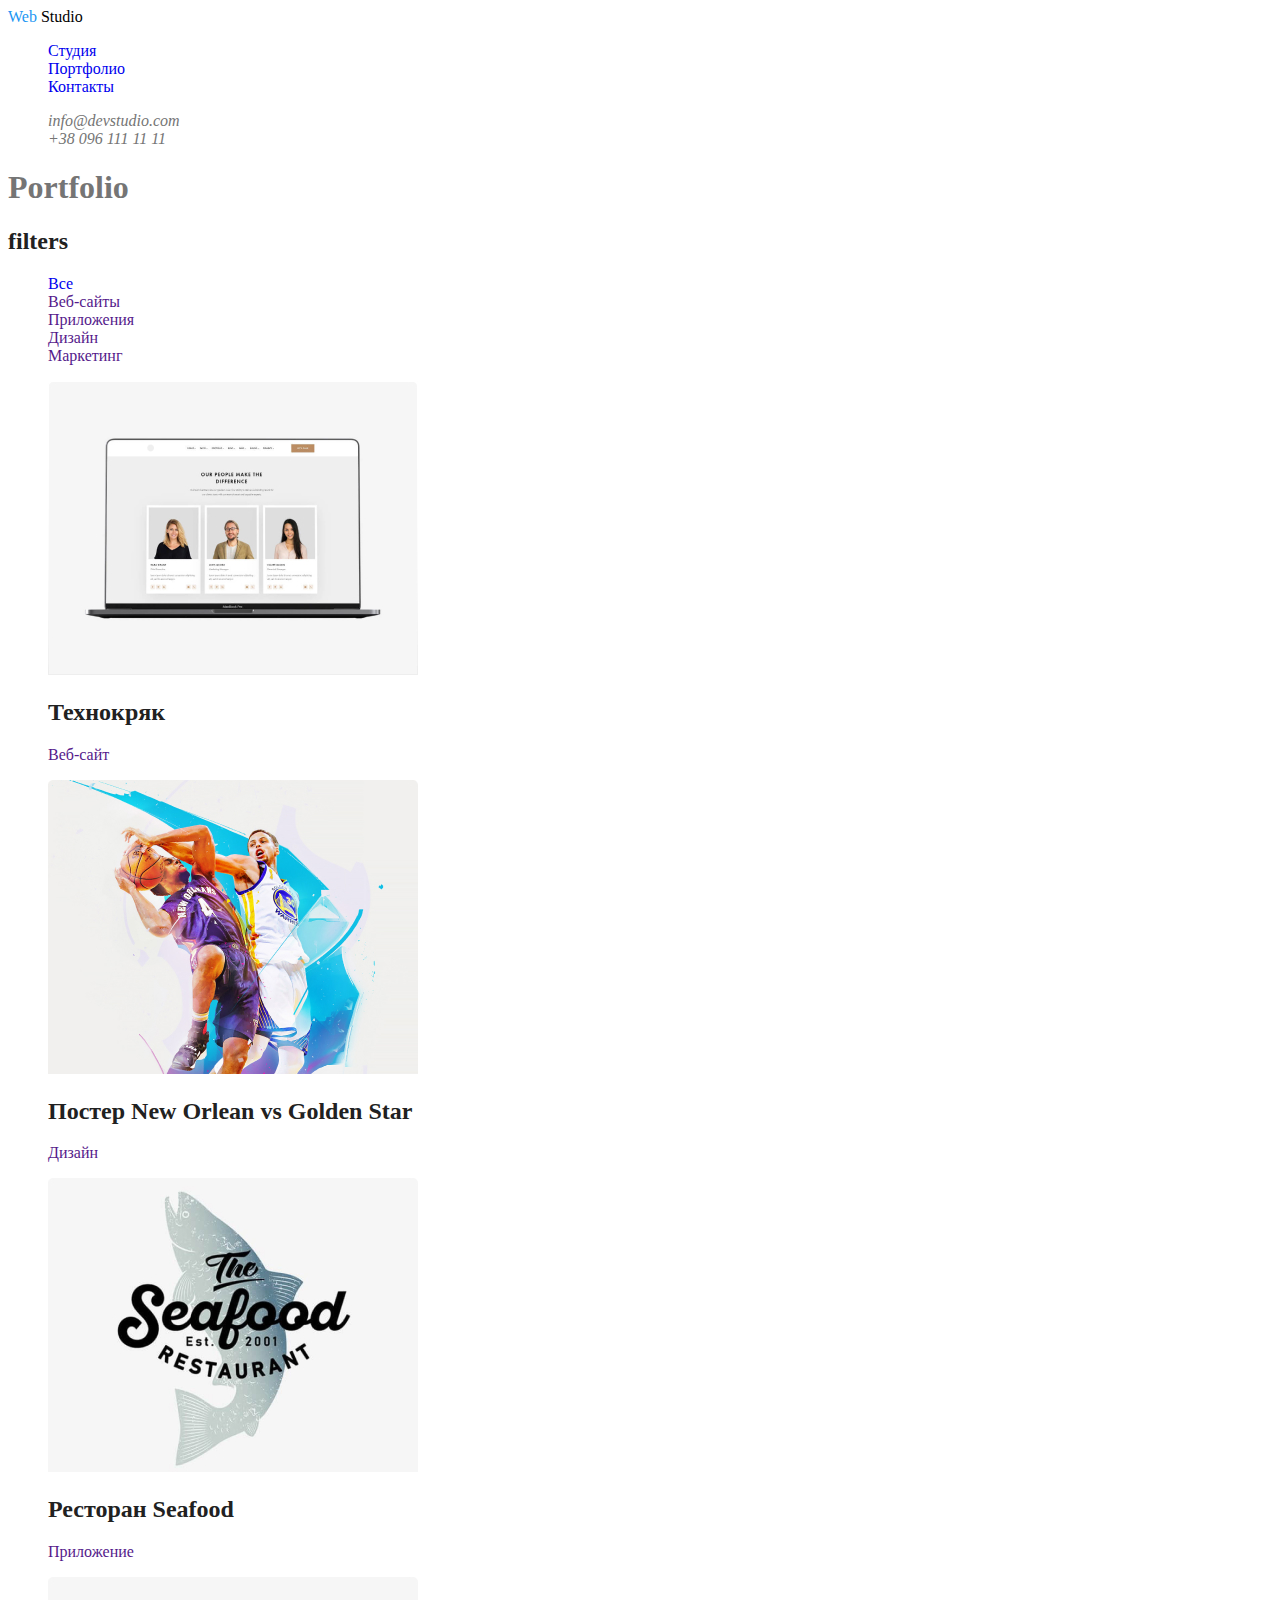
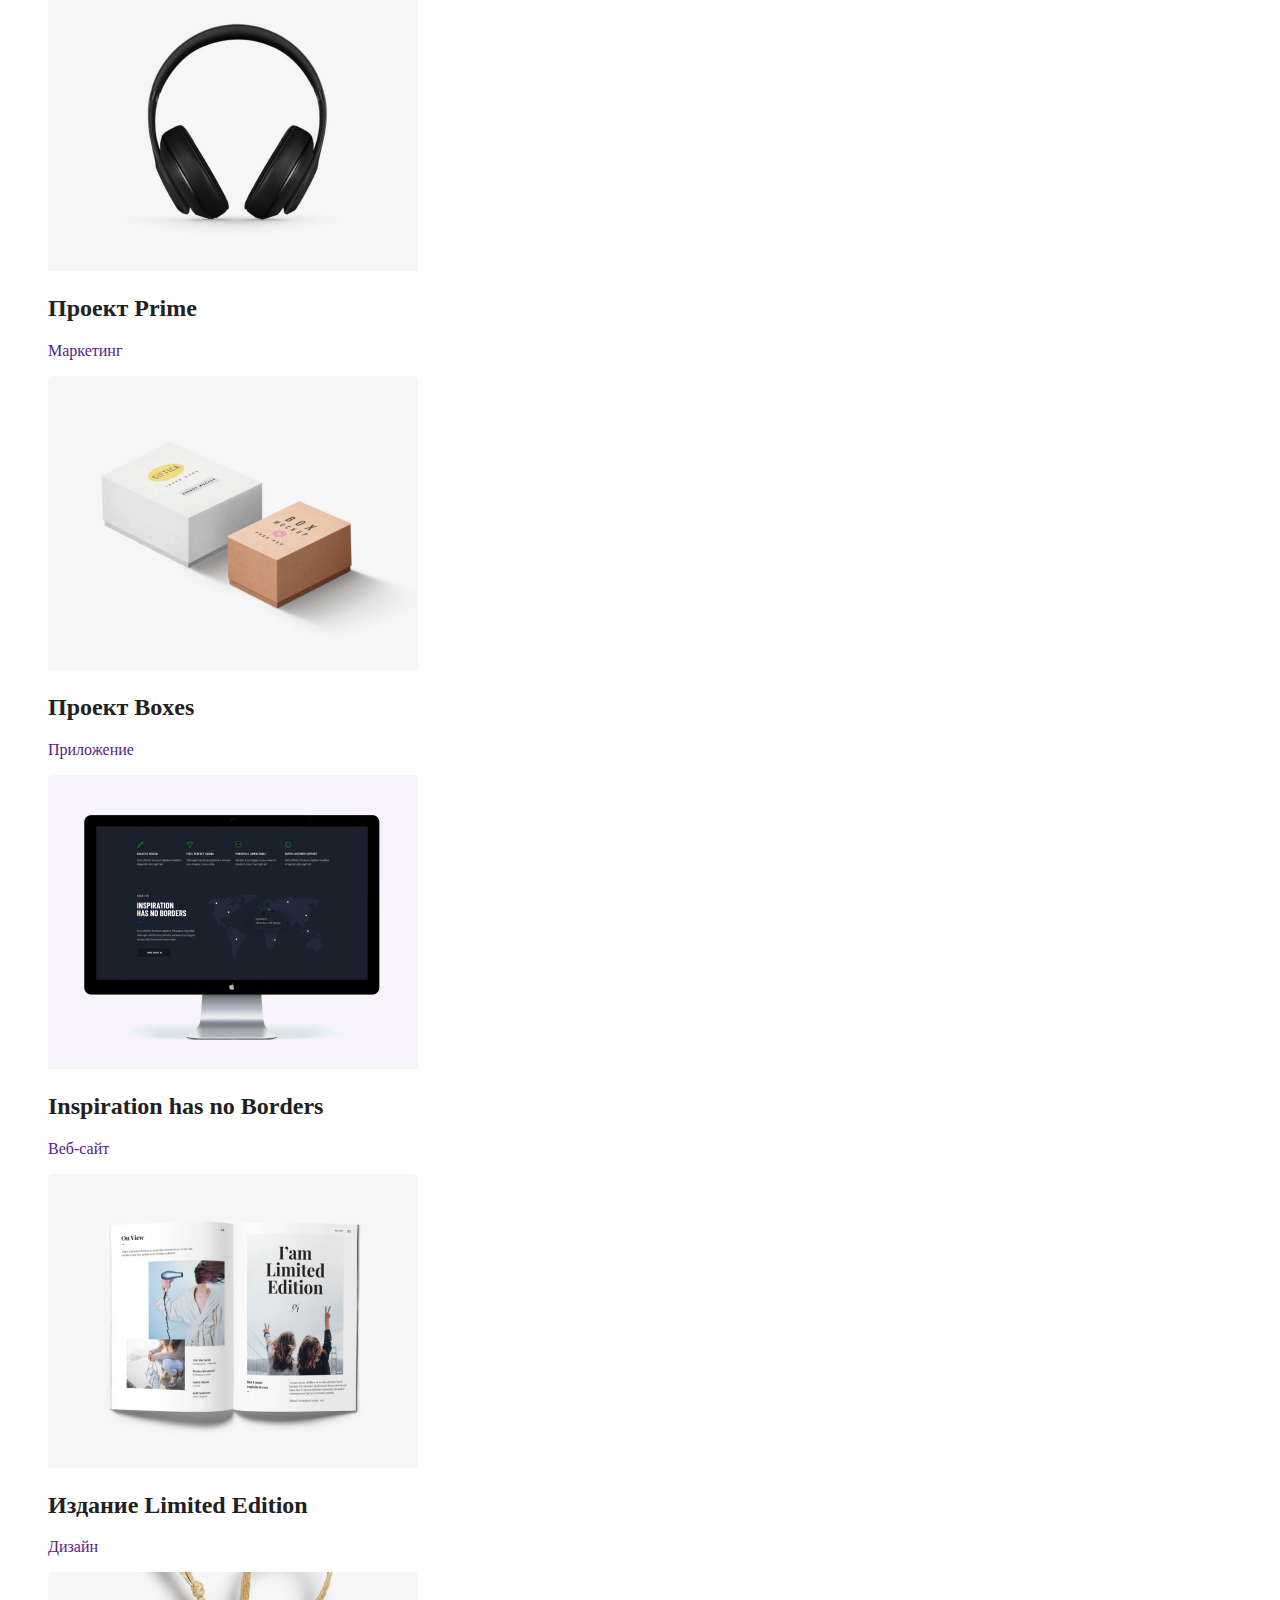
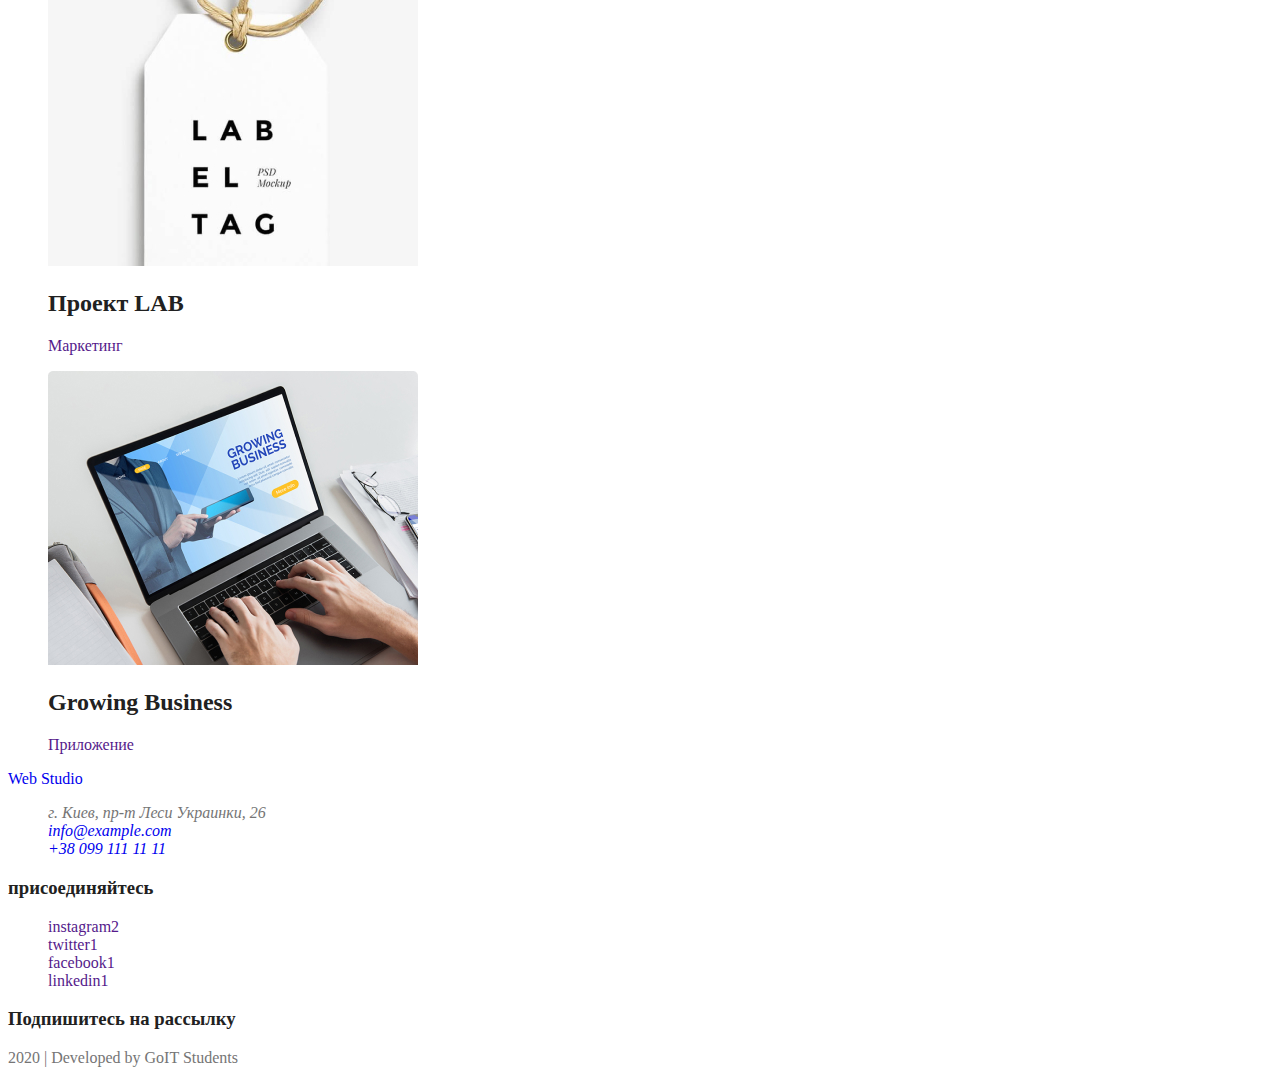
==== Portfolio.html @ 3e55e2fd "lesson3" ====
<!DOCTYPE html>
<html lang="ru">
<head>
    <meta charset="UTF-8">
    <meta name="viewport" content="width=device-width, initial-scale=1.0">
    <title>Web Studio</title>
    <link rel="stylesheet" href="./css/style.css">
</head>
<body>
    <header class="header">
        <nav>
        <a class="header-logo" href="./index.html">Web <span class="logo-studio">Studio</span></a>        
            <ul class="nav-menu">
                <li>
                     <a class="studio" href="./index.html">Студия</a> 
                </li>
                <li> 
                    <a class="portfolio" href="./Portfolio.html">Портфолио</a>
                </li>
                <li>
                     <a class="contact" href="#address">Контакты</a> 
                </li>
            </ul>
        </nav>
        <address>
            <ul>
                <li> 
                    <a class="nav-email" href="mailto:info@devstudio.com">info@devstudio.com</a>
                </li>
                <li>
                    <a class="nav-tel" href="tel:+380961111111">+38 096 111 11 11</a>
                </li>
            </ul>
        </address>
    </header>
    <main>
        <h1>Portfolio</h1>
        <section>
            <h2>filters</h2>
            <ul>
                <li>
                    <a href="./Portfolio.html">Все</a>
                </li>
                <li>
                    <a href="">Веб-сайты</a>
                </li>
                <li>
                    <a href="">Приложения</a>
                </li>
                <li>
                    <a href="">Дизайн</a>
                </li>
                <li>
                    <a href="">Маркетинг</a>
                </li>
            </ul>
        </section> 
        <section>
            <ul>
                <li>
                  <a href="">
                      <img src="./images/page2/img.jpg" alt="" width="370" height="294">
                      <h2>Технокряк</h2>
                      <p>Веб-сайт</p>
                  </a>  
                </li>
                <li>
                    <a href="">
                        <img src="./images/page2/img(1).jpg" alt="" width="370" height="294">
                        <h2>Постер New Orlean vs Golden Star</h2>
                        <p>Дизайн</p>
                    </a>
                </li>
                <li>
                    <a href="">
                        <img src="./images/page2/img(2).jpg" alt="" width="370" height="294">
                        <h2>Ресторан Seafood</h2>
                        <p>Приложение</p>
                    </a>
                </li>
                <li>
                    <a href="">
                        <img src="./images/page2/img(3).jpg" alt="" width="370" height="294">
                        <h2>Проект Prime</h2>
                        <p>Маркетинг</p>
                    </a>
                </li>
                <li>
                    <a href="">
                        <img src="./images/page2/img(4).jpg" alt="" width="370" height="294">
                        <h2>Проект Boxes</h2>
                        <p>Приложение</p>
                    </a>
                </li>
                <li>
                    <a href="">
                        <img src="./images/page2/img(5).jpg" alt="" width="370" height="294">
                        <h2>Inspiration has no Borders</h2>
                        <p>Веб-сайт</p>
                    </a>
                </li>
                <li>
                    <a href="">
                        <img src="./images/page2/img(6).jpg" alt="" width="370" height="294">
                        <h2>Издание Limited Edition</h2>
                        <p>Дизайн</p>
                    </a>
                </li>
                <li>
                    <a href="">
                        <img src="./images/page2/img(7).jpg" alt="" width="370" height="294">
                        <h2>Проект LAB</h2>
                        <p>Маркетинг</p>
                    </a>
                </li>
                <li>
                    <a href="">
                        <img src="./images/page2/img(8).jpg" alt="" width="370" height="294">
                        <h2>Growing Business</h2>
                        <p>Приложение</p>
                    </a>
                </li>
            </ul>
        </section>
    </main>    
    <footer>
        <a class="logo" href="./index.html">Web Studio</a>
        <address id="address">
            <ul>
                <li>г. Киев, пр-т Леси Украинки, 26</li>
                <li>
                    <a href="mailto:info@example.com">info@example.com</a>
                </li>
                <li>
                    <a href="tel:++380991111111">+38 099 111 11 11</a>
                </li>
            </ul>
        </address>
        <section>
            <h3>присоединяйтесь</h3>
            <ul>
                <li>
                    <a href="">instagram2</a>
                </li>
                <li>
                <a href="">twitter1</a>
                </li>
                <li>
                    <a href="">facebook1</a>
                </li>
                <li>
                    <a href="">linkedin1</a>
                </li>
            </ul>
        </section>
        <section>
            <h3>Подпишитесь на рассылку</h3>
        </section>
        <p>2020 | Developed by GoIT Students </p>
    </footer>
</body>
</html>
---- css/style.css ----
:root {
  --First: #212121;
  --second: #757575;
  --third: #ffffff;
  --link: #2196f3;
}
body {
  color: var(--second);
}
h2,
h3 {
  color: var(--First);
}
li {
  list-style: none;
}
a {
  text-decoration: none;
}
.header-logo {
  color: var(--link);
}
.logo-studio {
  color: #000000;
}
.first {
  color: var(--First);
}
.first:hover,
.first:focus {
  color: var(--link);
}
.content-text {
  color: var(--third);
  border: 1px solid #000000;
  text-shadow: 0px 4px 4px rgba(0, 0, 0, 0.25);
}
.invisible {
  color: var(--third);
}
.nav-email,
.nav-tel {
  color: var(--second);
}
.nav-tel:hover,
.nav-tel:focus {
  color: var(--link);
}
.nav-email:hover,
.nav-email:focus {
  color: var(--link);
}
.color-white {
  color: var(--third);
  text-shadow: 0px 4px 4px rgba(0, 0, 0, 0.25);
}
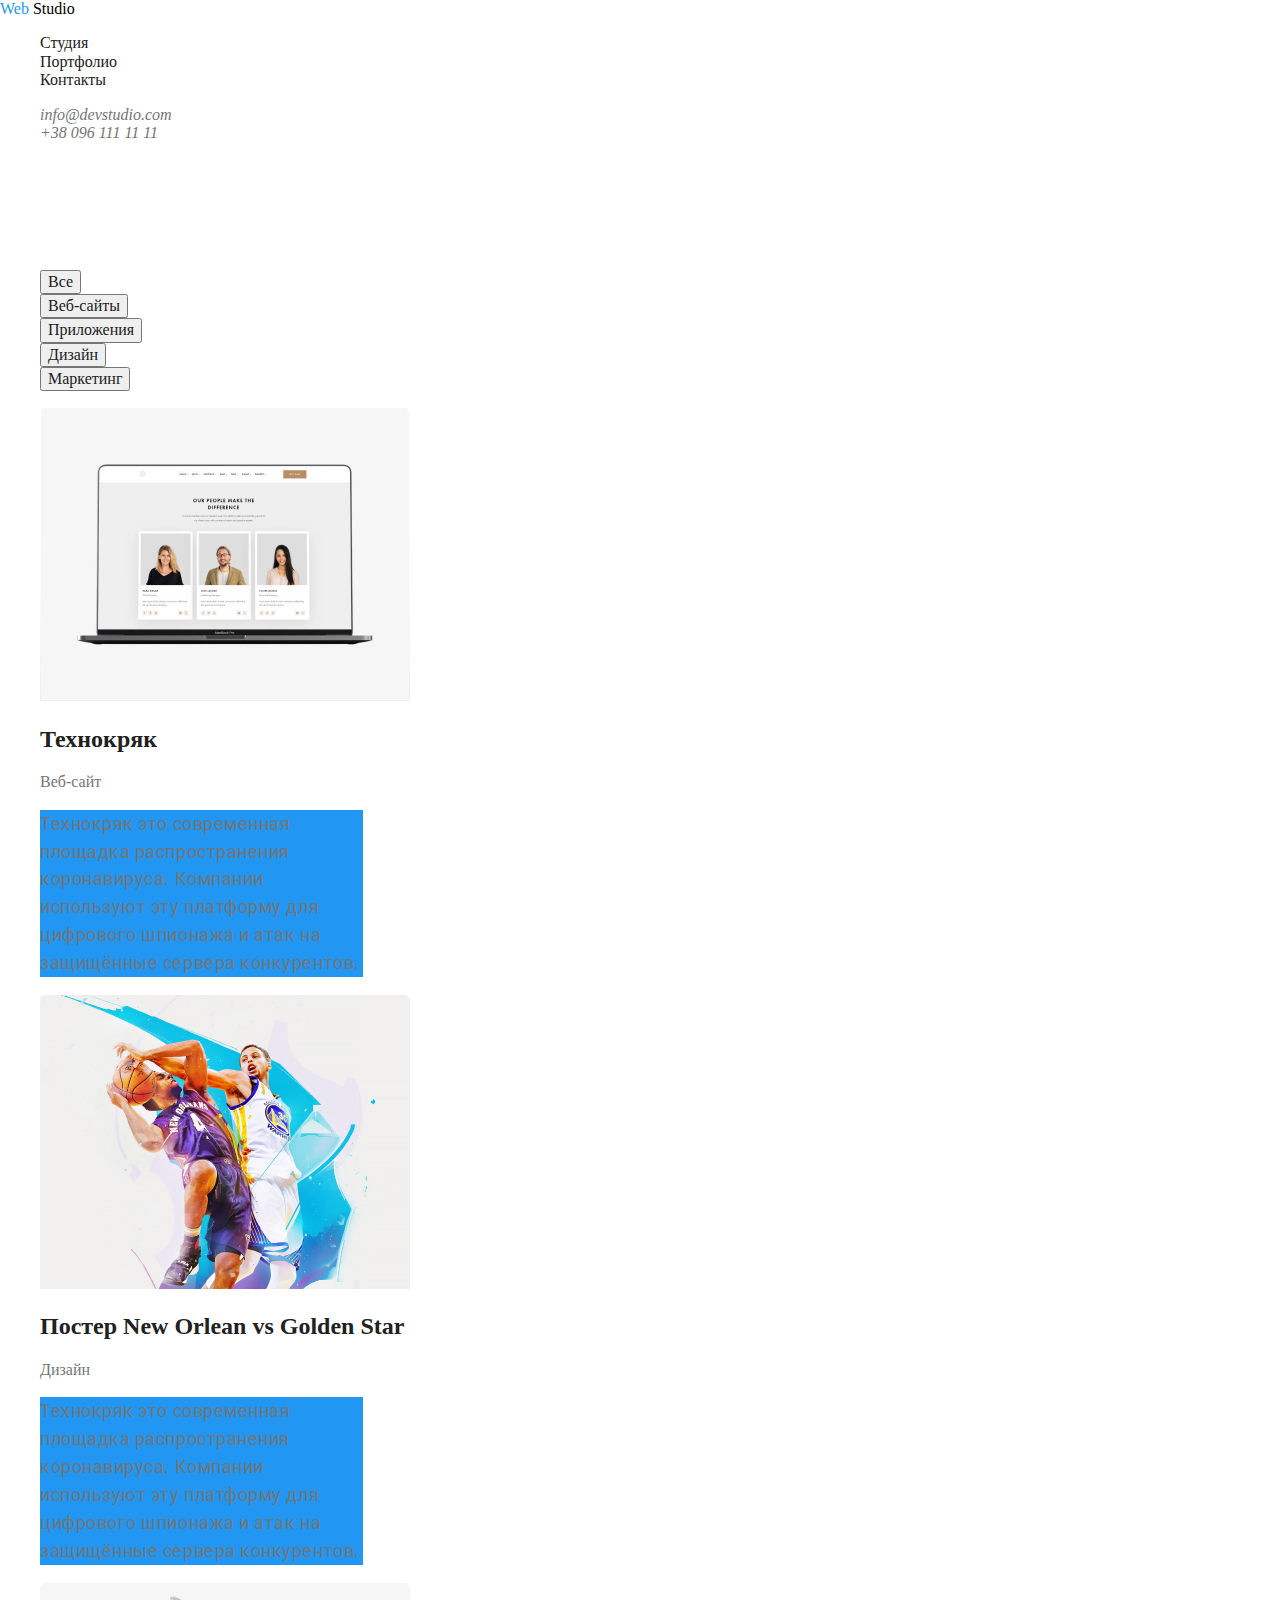
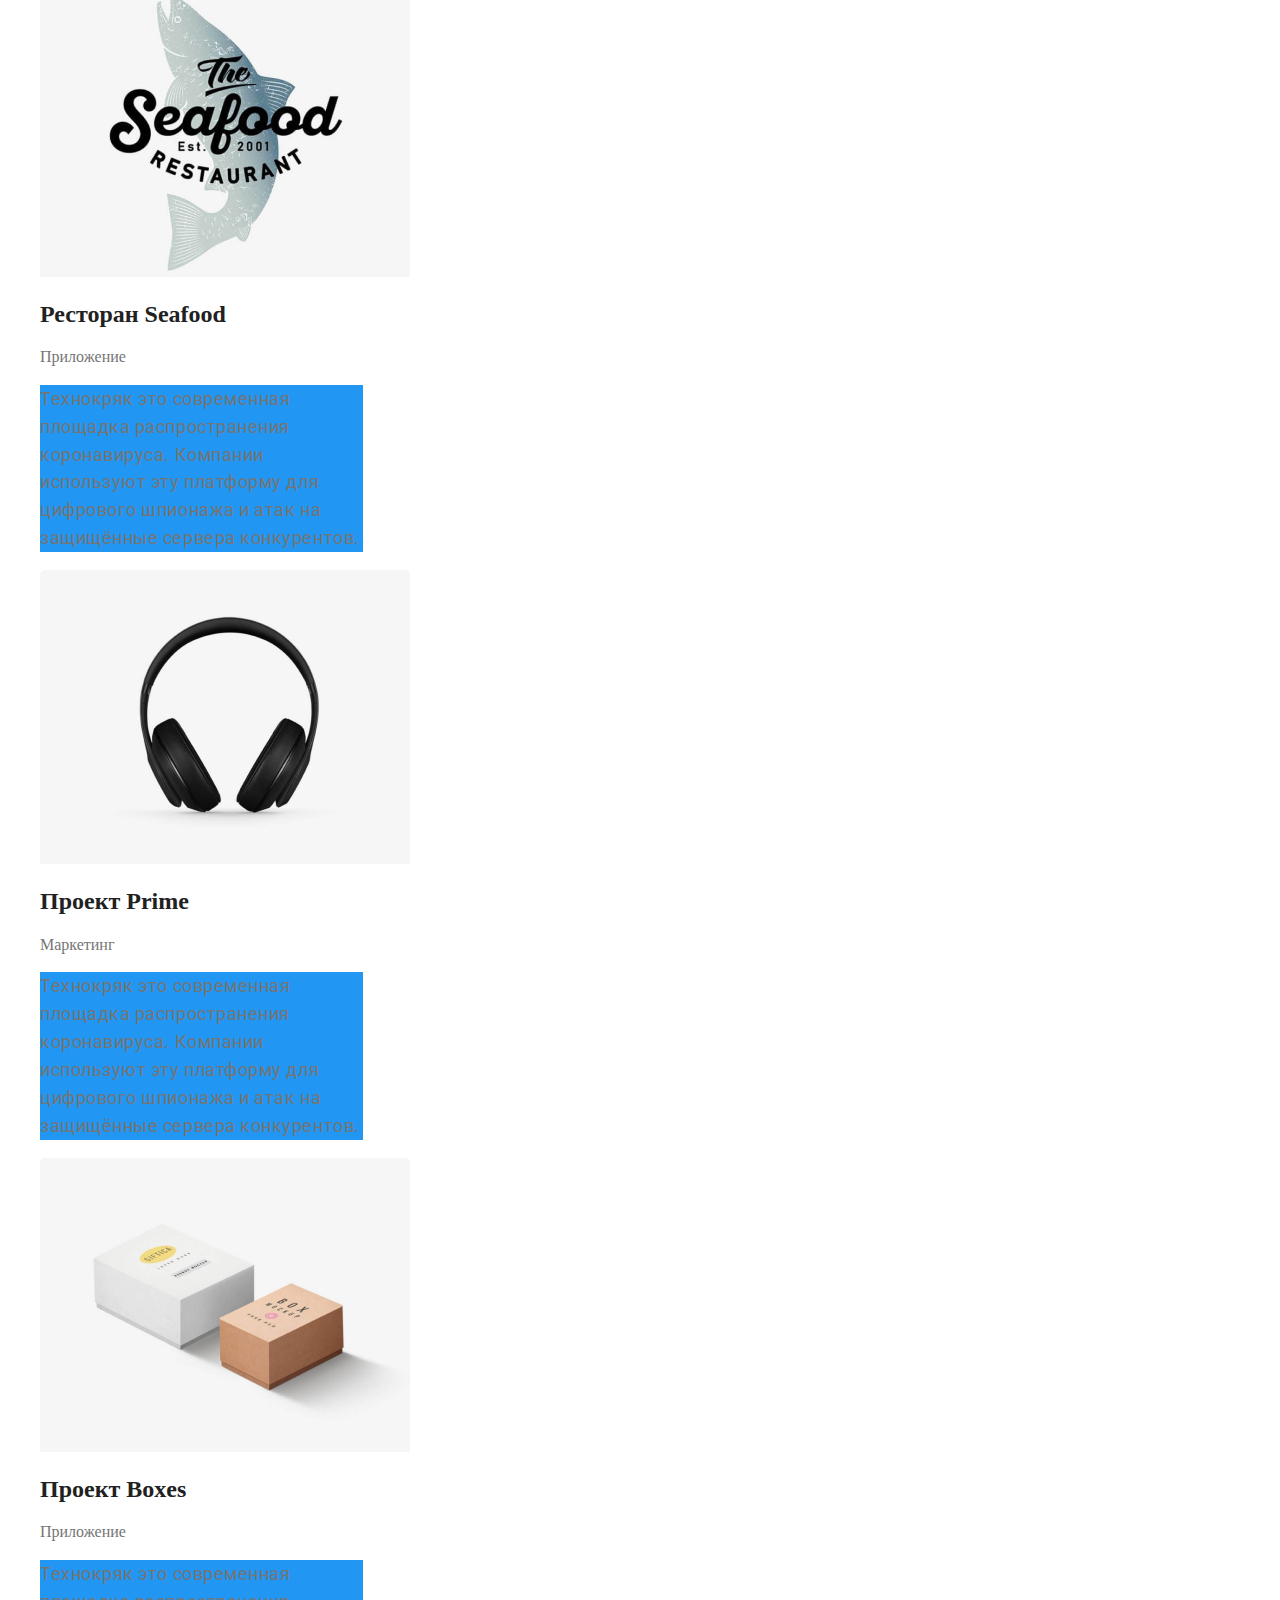
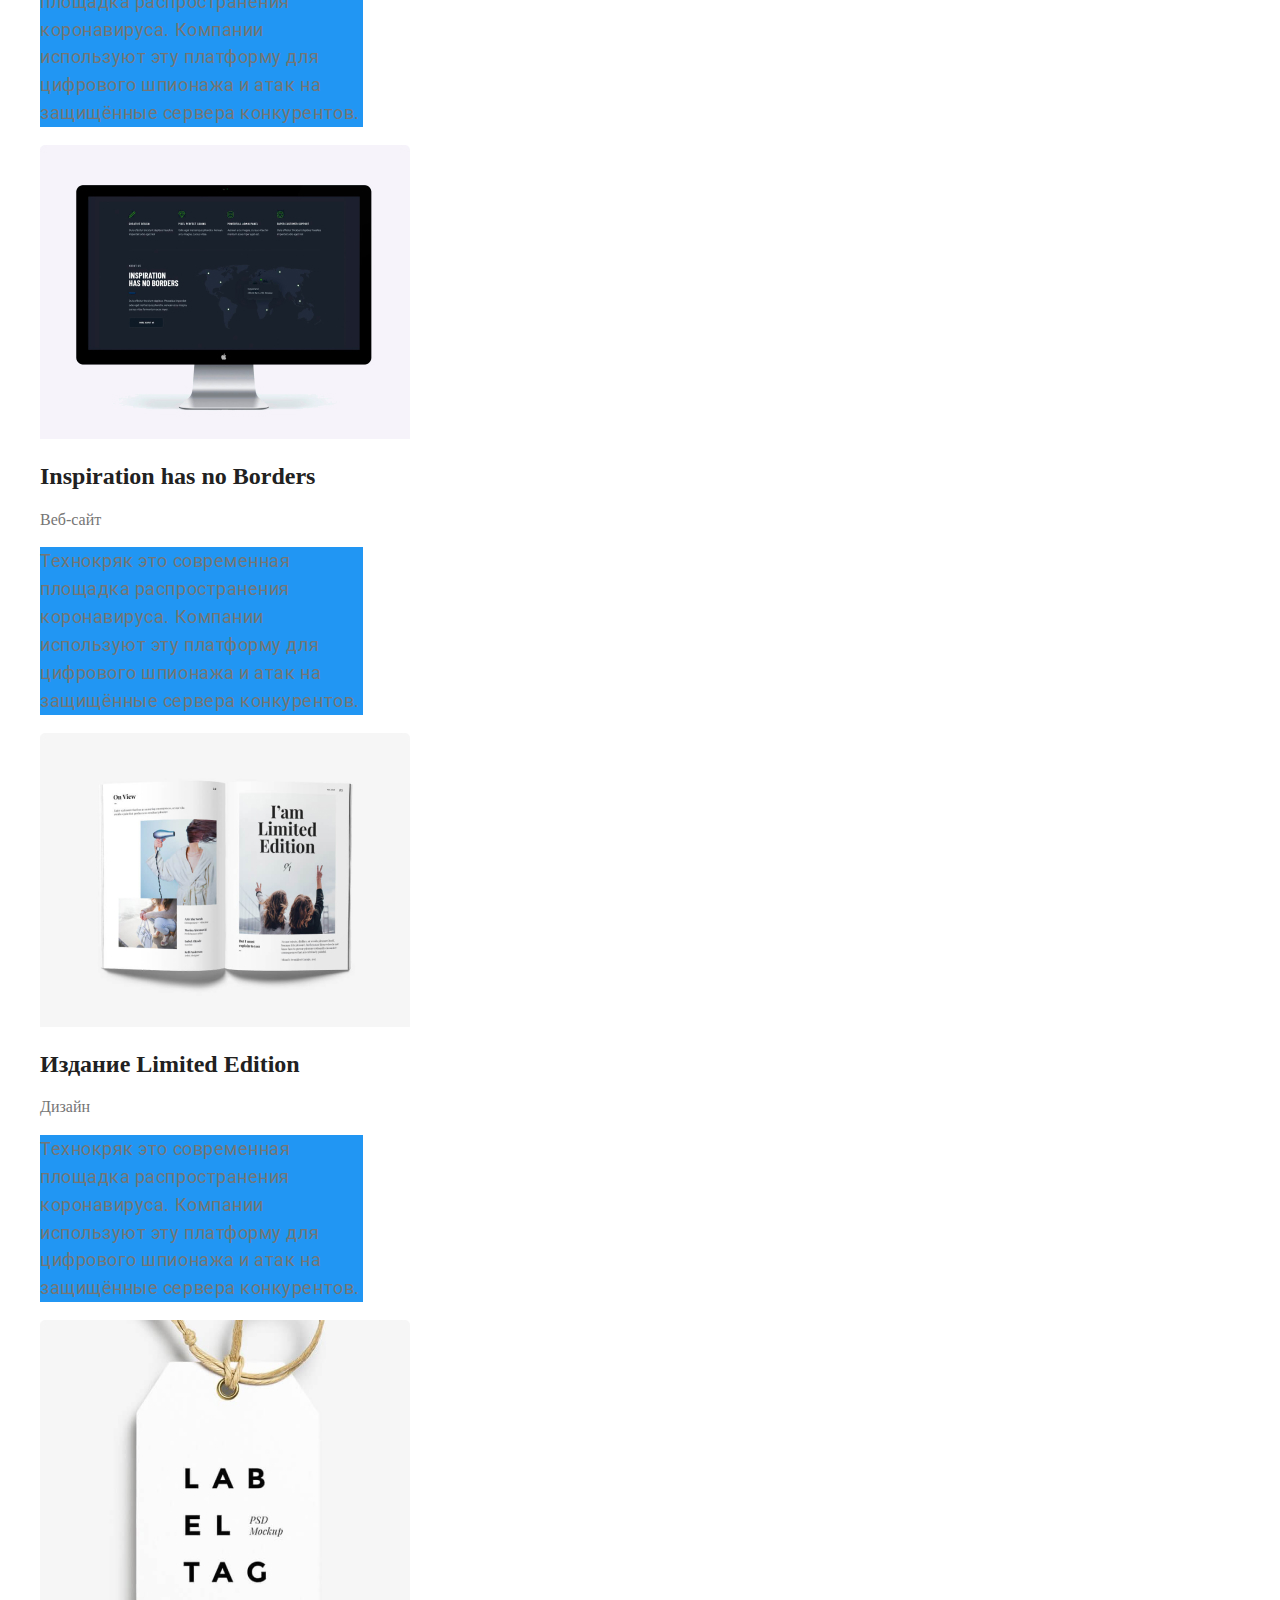
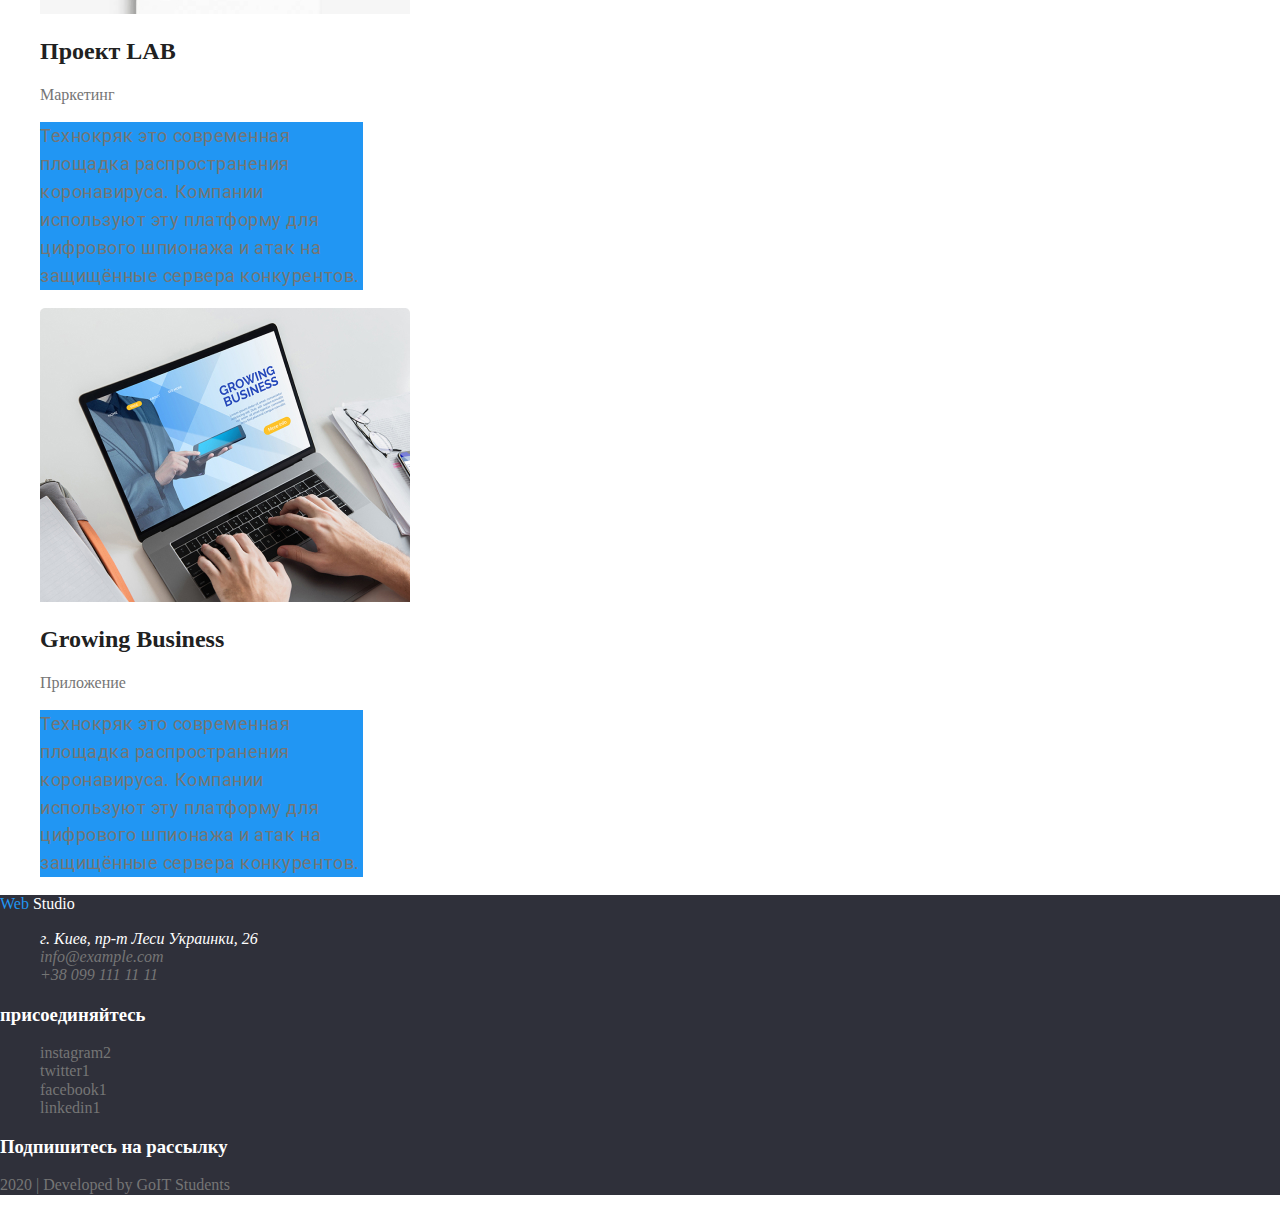
==== commit 4a88bdd4: "l1" ====
--- a/Portfolio.html
+++ b/Portfolio.html
@@ -1,162 +1,263 @@
 <!DOCTYPE html>
 <html lang="ru">
-<head>
-    <meta charset="UTF-8">
-    <meta name="viewport" content="width=device-width, initial-scale=1.0">
+  <head>
+    <meta charset="UTF-8" />
+    <meta name="viewport" content="width=device-width, initial-scale=1.0" />
     <title>Web Studio</title>
-    <link rel="stylesheet" href="./css/style.css">
-</head>
-<body>
+    <link
+      href="https://fonts.googleapis.com/css2?family=Raleway:wght@700&family=Roboto:wght@400;500;700;900&display=swap"
+      rel="stylesheet"
+    />
+    <link rel="stylesheet" href="./css/normalize.css" />
+    <link rel="stylesheet" href="./css/style.css" />
+  </head>
+  <body>
     <header class="header">
-        <nav>
-        <a class="header-logo" href="./index.html">Web <span class="logo-studio">Studio</span></a>        
-            <ul class="nav-menu">
-                <li>
-                     <a class="studio" href="./index.html">Студия</a> 
-                </li>
-                <li> 
-                    <a class="portfolio" href="./Portfolio.html">Портфолио</a>
-                </li>
-                <li>
-                     <a class="contact" href="#address">Контакты</a> 
-                </li>
-            </ul>
-        </nav>
-        <address>
-            <ul>
-                <li> 
-                    <a class="nav-email" href="mailto:info@devstudio.com">info@devstudio.com</a>
-                </li>
-                <li>
-                    <a class="nav-tel" href="tel:+380961111111">+38 096 111 11 11</a>
-                </li>
-            </ul>
-        </address>
+      <nav>
+        <a class="header-logo" href="./index.html"
+          >Web <span class="logo-studio">Studio</span></a
+        >
+        <ul class="nav-menu">
+          <li>
+            <a class="studio first" href="./index.html">Студия</a>
+          </li>
+          <li>
+            <a class="portfolio first" href="./Portfolio.html">Портфолио</a>
+          </li>
+          <li>
+            <a class="contact first" href="#address">Контакты</a>
+          </li>
+        </ul>
+      </nav>
+      <address>
+        <ul>
+          <li>
+            <a class="nav-email" href="mailto:info@devstudio.com"
+              >info@devstudio.com</a
+            >
+          </li>
+          <li>
+            <a class="nav-tel" href="tel:+380961111111">+38 096 111 11 11</a>
+          </li>
+        </ul>
+      </address>
     </header>
     <main>
-        <h1>Portfolio</h1>
-        <section>
-            <h2>filters</h2>
-            <ul>
-                <li>
-                    <a href="./Portfolio.html">Все</a>
-                </li>
-                <li>
-                    <a href="">Веб-сайты</a>
-                </li>
-                <li>
-                    <a href="">Приложения</a>
-                </li>
-                <li>
-                    <a href="">Дизайн</a>
-                </li>
-                <li>
-                    <a href="">Маркетинг</a>
-                </li>
-            </ul>
-        </section> 
-        <section>
-            <ul>
-                <li>
-                  <a href="">
-                      <img src="./images/page2/img.jpg" alt="" width="370" height="294">
-                      <h2>Технокряк</h2>
-                      <p>Веб-сайт</p>
-                  </a>  
-                </li>
-                <li>
-                    <a href="">
-                        <img src="./images/page2/img(1).jpg" alt="" width="370" height="294">
-                        <h2>Постер New Orlean vs Golden Star</h2>
-                        <p>Дизайн</p>
-                    </a>
-                </li>
-                <li>
-                    <a href="">
-                        <img src="./images/page2/img(2).jpg" alt="" width="370" height="294">
-                        <h2>Ресторан Seafood</h2>
-                        <p>Приложение</p>
-                    </a>
-                </li>
-                <li>
-                    <a href="">
-                        <img src="./images/page2/img(3).jpg" alt="" width="370" height="294">
-                        <h2>Проект Prime</h2>
-                        <p>Маркетинг</p>
-                    </a>
-                </li>
-                <li>
-                    <a href="">
-                        <img src="./images/page2/img(4).jpg" alt="" width="370" height="294">
-                        <h2>Проект Boxes</h2>
-                        <p>Приложение</p>
-                    </a>
-                </li>
-                <li>
-                    <a href="">
-                        <img src="./images/page2/img(5).jpg" alt="" width="370" height="294">
-                        <h2>Inspiration has no Borders</h2>
-                        <p>Веб-сайт</p>
-                    </a>
-                </li>
-                <li>
-                    <a href="">
-                        <img src="./images/page2/img(6).jpg" alt="" width="370" height="294">
-                        <h2>Издание Limited Edition</h2>
-                        <p>Дизайн</p>
-                    </a>
-                </li>
-                <li>
-                    <a href="">
-                        <img src="./images/page2/img(7).jpg" alt="" width="370" height="294">
-                        <h2>Проект LAB</h2>
-                        <p>Маркетинг</p>
-                    </a>
-                </li>
-                <li>
-                    <a href="">
-                        <img src="./images/page2/img(8).jpg" alt="" width="370" height="294">
-                        <h2>Growing Business</h2>
-                        <p>Приложение</p>
-                    </a>
-                </li>
-            </ul>
-        </section>
-    </main>    
+      <h1 class="invisible">Portfolio</h1>
+      <section>
+        <h2 class="invisible">filters</h2>
+        <ul>
+          <li>
+            <button class="filter">Все</button>
+          </li>
+          <li>
+            <button class="filter">Веб-сайты</button>
+          </li>
+          <li>
+            <button class="filter">Приложения</button>
+          </li>
+          <li>
+            <button class="filter">Дизайн</button>
+          </li>
+          <li>
+            <button class="filter">Маркетинг</button>
+          </li>
+        </ul>
+      </section>
+      <section>
+        <ul class="link2">
+          <li>
+            <a class="blackout" href="">
+              <img
+                src="./images/page2/img.jpg"
+                alt=""
+                width="370"
+                height="294"
+              />
+              <h2>Технокряк</h2>
+              <p>Веб-сайт</p>
+            </a>
+            <p class="hov-text">
+              Технокряк это современная площадка распространения коронавируса.
+              Компании используют эту платформу для цифрового шпионажа и атак на
+              защищённые сервера конкурентов.
+            </p>
+          </li>
+          <li>
+            <a class="blackout" href="">
+              <img
+                src="./images/page2/img(1).jpg"
+                alt=""
+                width="370"
+                height="294"
+              />
+              <h2>Постер New Orlean vs Golden Star</h2>
+              <p>Дизайн</p>
+            </a>
+            <p class="hov-text">
+              Технокряк это современная площадка распространения коронавируса.
+              Компании используют эту платформу для цифрового шпионажа и атак на
+              защищённые сервера конкурентов.
+            </p>
+          </li>
+          <li>
+            <a class="blackout" href="">
+              <img
+                src="./images/page2/img(2).jpg"
+                alt=""
+                width="370"
+                height="294"
+              />
+              <h2>Ресторан Seafood</h2>
+              <p>Приложение</p>
+            </a>
+            <p class="hov-text">
+              Технокряк это современная площадка распространения коронавируса.
+              Компании используют эту платформу для цифрового шпионажа и атак на
+              защищённые сервера конкурентов.
+            </p>
+          </li>
+          <li>
+            <a class="blackout" href="">
+              <img
+                src="./images/page2/img(3).jpg"
+                alt=""
+                width="370"
+                height="294"
+              />
+              <h2>Проект Prime</h2>
+              <p>Маркетинг</p>
+            </a>
+            <p class="hov-text">
+              Технокряк это современная площадка распространения коронавируса.
+              Компании используют эту платформу для цифрового шпионажа и атак на
+              защищённые сервера конкурентов.
+            </p>
+          </li>
+          <li>
+            <a class="blackout" href="">
+              <img
+                src="./images/page2/img(4).jpg"
+                alt=""
+                width="370"
+                height="294"
+              />
+              <h2>Проект Boxes</h2>
+              <p>Приложение</p>
+            </a>
+            <p class="hov-text">
+              Технокряк это современная площадка распространения коронавируса.
+              Компании используют эту платформу для цифрового шпионажа и атак на
+              защищённые сервера конкурентов.
+            </p>
+          </li>
+          <li>
+            <a class="blackout" href="">
+              <img
+                src="./images/page2/img(5).jpg"
+                alt=""
+                width="370"
+                height="294"
+              />
+              <h2>Inspiration has no Borders</h2>
+              <p>Веб-сайт</p>
+            </a>
+            <p class="hov-text">
+              Технокряк это современная площадка распространения коронавируса.
+              Компании используют эту платформу для цифрового шпионажа и атак на
+              защищённые сервера конкурентов.
+            </p>
+          </li>
+          <li>
+            <a class="blackout" href="">
+              <img
+                src="./images/page2/img(6).jpg"
+                alt=""
+                width="370"
+                height="294"
+              />
+              <h2>Издание Limited Edition</h2>
+              <p>Дизайн</p>
+            </a>
+            <p class="hov-text">
+              Технокряк это современная площадка распространения коронавируса.
+              Компании используют эту платформу для цифрового шпионажа и атак на
+              защищённые сервера конкурентов.
+            </p>
+          </li>
+          <li>
+            <a class="blackout" href="">
+              <img
+                src="./images/page2/img(7).jpg"
+                alt=""
+                width="370"
+                height="294"
+              />
+              <h2>Проект LAB</h2>
+              <p>Маркетинг</p>
+            </a>
+            <p class="hov-text">
+              Технокряк это современная площадка распространения коронавируса.
+              Компании используют эту платформу для цифрового шпионажа и атак на
+              защищённые сервера конкурентов.
+            </p>
+          </li>
+          <li>
+            <a class="blackout" href="">
+              <img
+                src="./images/page2/img(8).jpg"
+                alt=""
+                width="370"
+                height="294"
+              />
+              <h2>Growing Business</h2>
+              <p>Приложение</p>
+            </a>
+            <p class="hov-text">
+              Технокряк это современная площадка распространения коронавируса.
+              Компании используют эту платформу для цифрового шпионажа и атак на
+              защищённые сервера конкурентов.
+            </p>
+          </li>
+        </ul>
+      </section>
+    </main>
     <footer>
-        <a class="logo" href="./index.html">Web Studio</a>
-        <address id="address">
-            <ul>
-                <li>г. Киев, пр-т Леси Украинки, 26</li>
-                <li>
-                    <a href="mailto:info@example.com">info@example.com</a>
-                </li>
-                <li>
-                    <a href="tel:++380991111111">+38 099 111 11 11</a>
-                </li>
-            </ul>
-        </address>
-        <section>
-            <h3>присоединяйтесь</h3>
-            <ul>
-                <li>
-                    <a href="">instagram2</a>
-                </li>
-                <li>
-                <a href="">twitter1</a>
-                </li>
-                <li>
-                    <a href="">facebook1</a>
-                </li>
-                <li>
-                    <a href="">linkedin1</a>
-                </li>
-            </ul>
-        </section>
-        <section>
-            <h3>Подпишитесь на рассылку</h3>
-        </section>
-        <p>2020 | Developed by GoIT Students </p>
+      <a class="footer-logo" href="./index.html"
+        >Web <span class="logo-studio-footer">Studio</span></a
+      >
+      <address id="address">
+        <ul>
+          <li class="index">г. Киев, пр-т Леси Украинки, 26</li>
+          <li>
+            <a href="mailto:info@example.com">info@example.com</a>
+          </li>
+          <li>
+            <a href="tel:++380991111111">+38 099 111 11 11</a>
+          </li>
+        </ul>
+      </address>
+      <section>
+        <h3 class="color-white">присоединяйтесь</h3>
+        <ul class="site">
+          <li>
+            <a href="">instagram2</a>
+          </li>
+          <li>
+            <a href="">twitter1</a>
+          </li>
+          <li>
+            <a href="">facebook1</a>
+          </li>
+          <li>
+            <a href="">linkedin1</a>
+          </li>
+        </ul>
+      </section>
+      <section>
+        <h3 class="color-white">Подпишитесь на рассылку</h3>
+      </section>
+      <p>2020 | Developed by GoIT Students</p>
     </footer>
-</body>
-</html>+  </body>
+</html>
--- a/css/style.css
+++ b/css/style.css
@@ -1,46 +1,63 @@
 :root {
-  --First: #212121;
-  --second: #757575;
-  --third: #ffffff;
+  --main-color: #212121;
+  --second-color: #757575;
+  --white-color: #ffffff;
   --link: #2196f3;
+  --bgp: rgba(47, 48, 58, 0.8);
+  --bgp-features: #f5f4fa;
+  --bgp-footer: #2f303a;
+  --black-color: #000000;
 }
+
 body {
-  color: var(--second);
+  color: var(--second-color);
 }
+
 h2,
 h3 {
-  color: var(--First);
+  color: var(--main-color);
 }
+
 li {
   list-style: none;
 }
+
 a {
   text-decoration: none;
 }
-.header-logo {
+.header-logo,
+.footer-logo {
   color: var(--link);
 }
 .logo-studio {
-  color: #000000;
+  color: var(--black-color);
+}
+.logo-studio-footer {
+  color: var(--white-color);
 }
 .first {
-  color: var(--First);
+  color: var(--main-color);
 }
 .first:hover,
 .first:focus {
   color: var(--link);
 }
-.content-text {
-  color: var(--third);
-  border: 1px solid #000000;
+.overlay {
+  width: 400px;
+  height: 100px;
+  background: rgba(47, 48, 58, 0.8);
+}
+.overlay h1 {
+  color: var(--white-color);
+  border: 1px solid var(--black-color);
   text-shadow: 0px 4px 4px rgba(0, 0, 0, 0.25);
 }
 .invisible {
-  color: var(--third);
+  text-indent: -9999px;
 }
 .nav-email,
 .nav-tel {
-  color: var(--second);
+  color: var(--second-color);
 }
 .nav-tel:hover,
 .nav-tel:focus {
@@ -50,7 +67,76 @@
 .nav-email:focus {
   color: var(--link);
 }
+.filter {
+  color: var(--main-color);
+}
+.filter:hover,
+.filter:focus {
+  color: var(--white-color);
+  background-color: var(--link);
+}
+.link2 a > p {
+  color: var(--second-color);
+}
+.link {
+  background-color: var(--bgp-features);
+}
+.link:hover,
+.link:focus {
+  background-color: var(--link);
+}
 .color-white {
+  color: var(--white-color);
+}
+.overlay button {
+  background-color: var(--link);
+}
+footer {
+  background-color: var(--bgp-footer);
+}
+.prof {
+  background-color: var(--bgp);
+}
+#address a {
+  color: var(--second-color);
+}
+#address a:hover,
+#address a:focus {
+  color: var(--link);
+}
+.index {
+  color: var(--white-color);
+}
+.clients a:hover,
+.clients a:focus {
+  background-color: var(--link);
+}
+.site a {
+  color: var(--second-color);
+}
+.site a:hover,
+.site a:focus {
+  color: var(--white-color);
+  background-color: var(--link);
+}
+.blackout:hover,
+.blackout:focus {
+  background-color: var(--bgp);
+}
+.overlay button:hover,
+.overlay button:focus {
+  color: var(--main-color);
+  background-color: rgba(0, 0, 0, 0.25);
+}
+.hov-text {
+  width: 323px;
+  height: 168;
+  font-family: Roboto;
+  font-style: normal;
+  font-weight: 400;
+  font-size: 18px;
+  line-height: 1.55;
+  letter-spacing: 0.03em;
   color: var(--third);
-  text-shadow: 0px 4px 4px rgba(0, 0, 0, 0.25);
+  background-color: var(--link);
 }
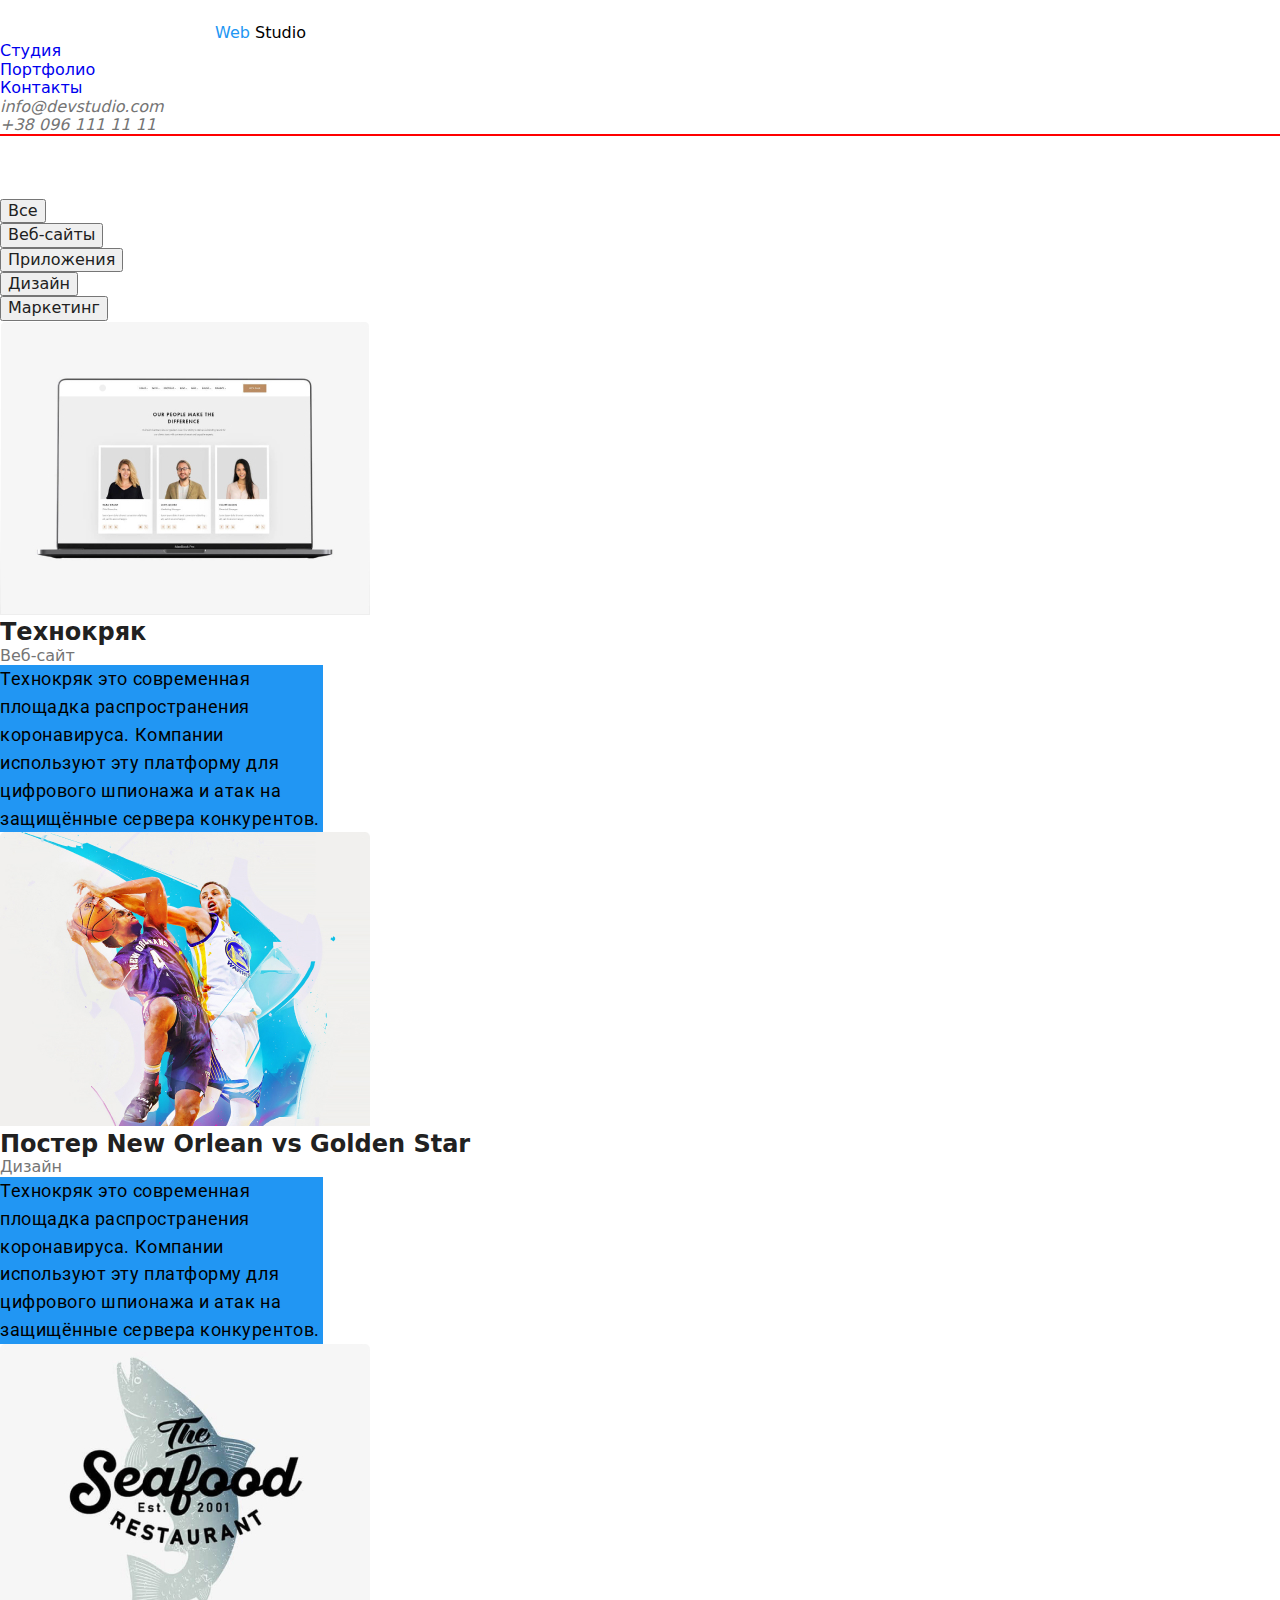
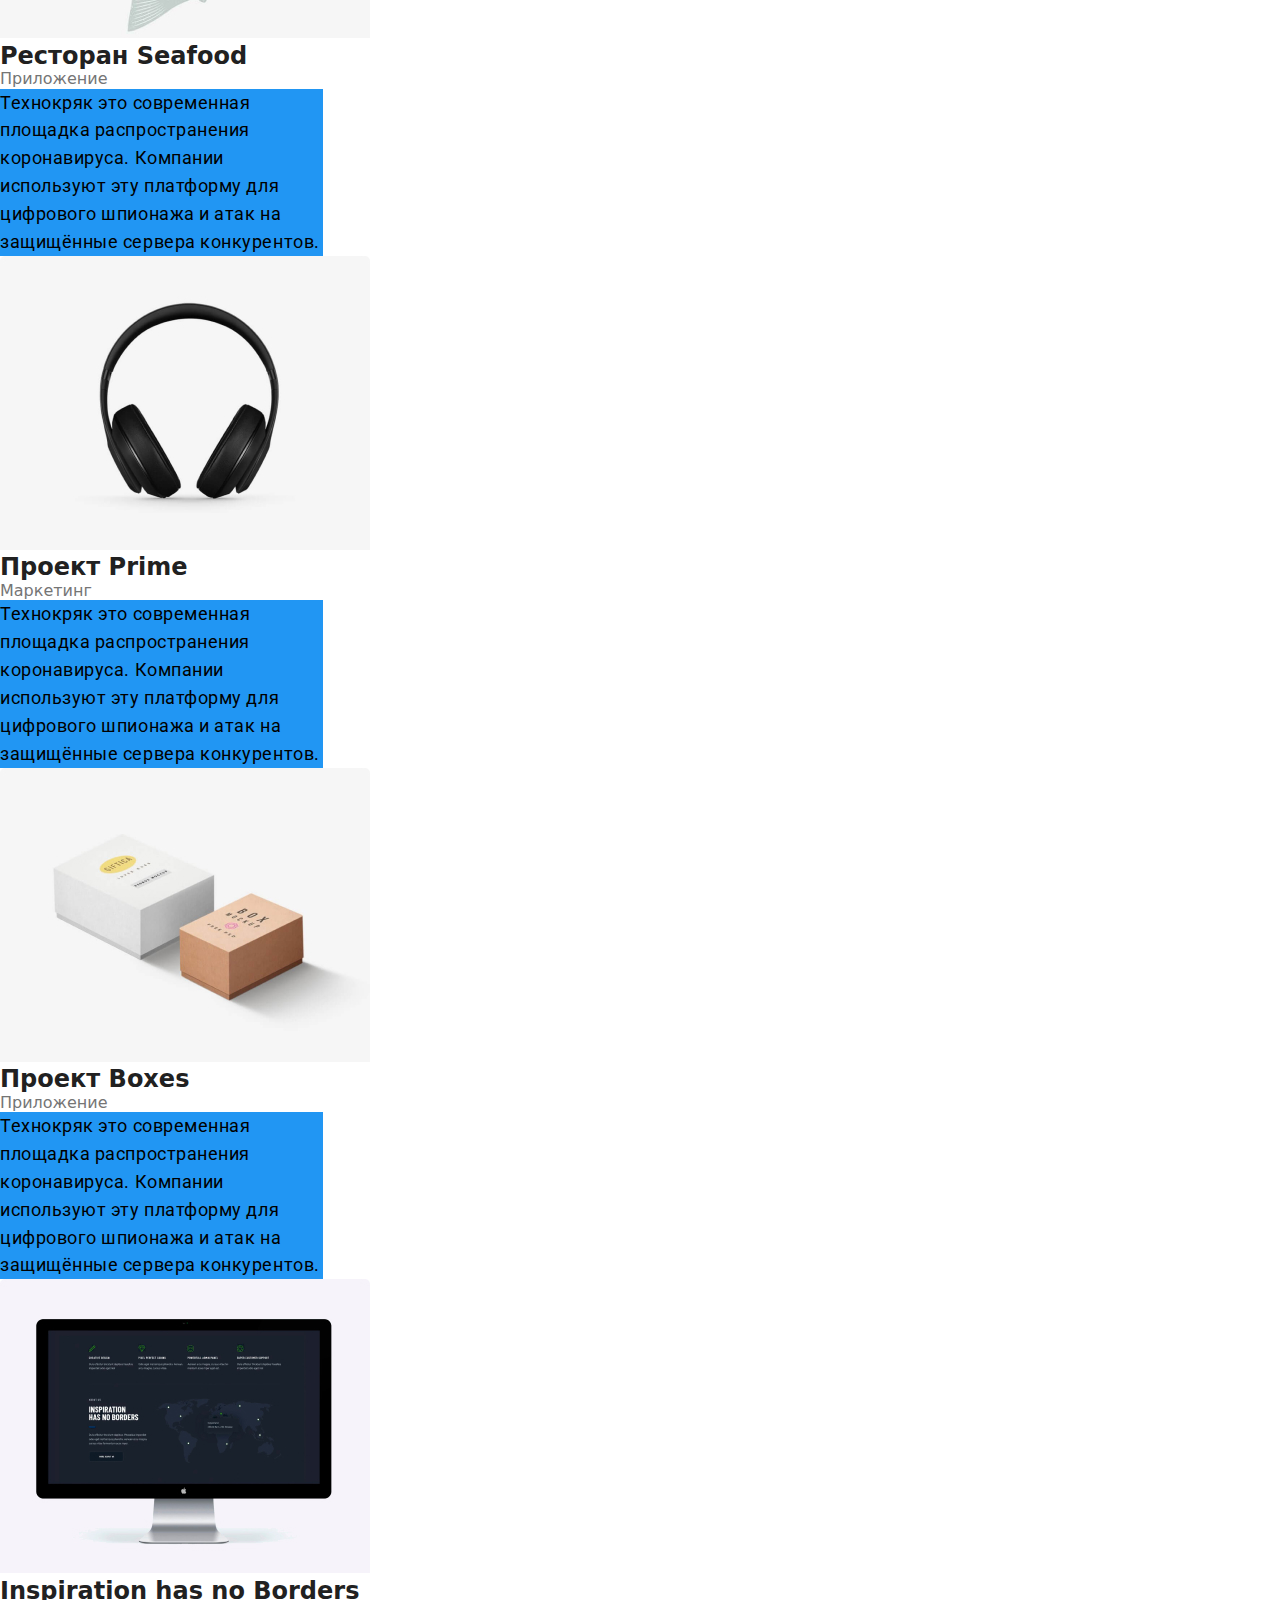
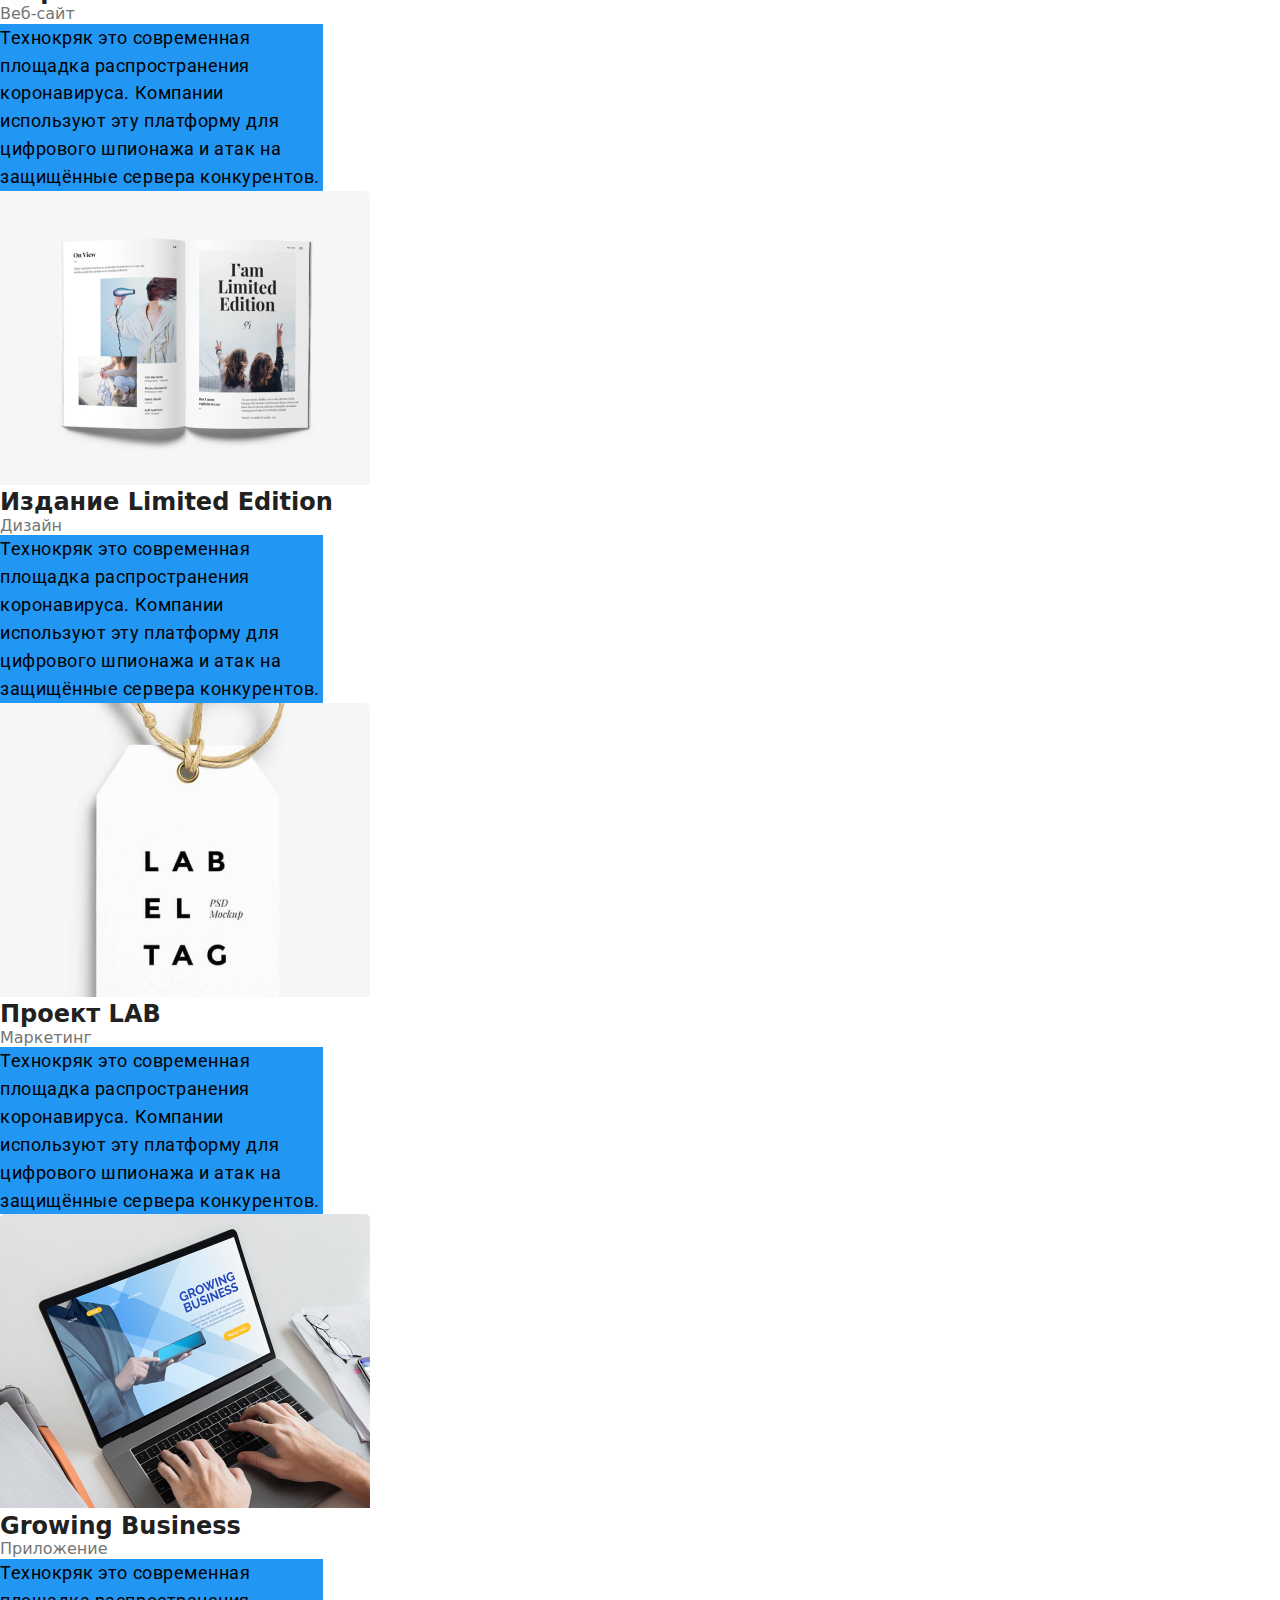
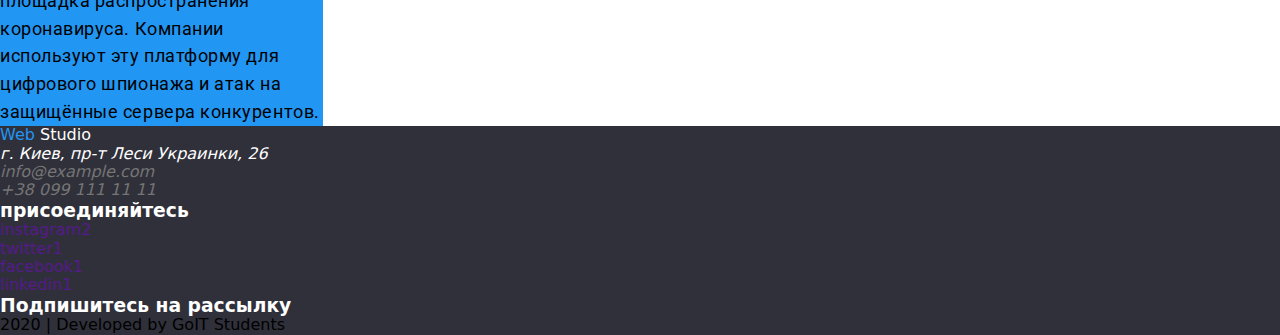
==== commit 893b7619: "outline" ====
--- a/Portfolio.html
+++ b/Portfolio.html
@@ -13,251 +13,257 @@
   </head>
   <body>
     <header class="header">
-      <nav>
-        <a class="header-logo" href="./index.html"
-          >Web <span class="logo-studio">Studio</span></a
-        >
-        <ul class="nav-menu">
-          <li>
-            <a class="studio first" href="./index.html">Студия</a>
-          </li>
-          <li>
-            <a class="portfolio first" href="./Portfolio.html">Портфолио</a>
-          </li>
-          <li>
-            <a class="contact first" href="#address">Контакты</a>
-          </li>
-        </ul>
-      </nav>
-      <address>
-        <ul>
-          <li>
-            <a class="nav-email" href="mailto:info@devstudio.com"
-              >info@devstudio.com</a
-            >
-          </li>
-          <li>
-            <a class="nav-tel" href="tel:+380961111111">+38 096 111 11 11</a>
-          </li>
-        </ul>
-      </address>
+      <div class="container">
+        <nav>
+          <a class="header-logo" href="./index.html"
+            >Web <span class="logo-studio">Studio</span></a
+          >
+          <ul class="nav-menu">
+            <li>
+              <a class="studio first" href="./index.html">Студия</a>
+            </li>
+            <li>
+              <a class="portfolio first" href="./Portfolio.html">Портфолио</a>
+            </li>
+            <li>
+              <a class="contact first" href="#address">Контакты</a>
+            </li>
+          </ul>
+        </nav>
+        <address>
+          <ul>
+            <li>
+              <a class="nav-email" href="mailto:info@devstudio.com"
+                >info@devstudio.com</a
+              >
+            </li>
+            <li>
+              <a class="nav-tel" href="tel:+380961111111">+38 096 111 11 11</a>
+            </li>
+          </ul>
+        </address>
+      </div>
     </header>
     <main>
-      <h1 class="invisible">Portfolio</h1>
-      <section>
-        <h2 class="invisible">filters</h2>
-        <ul>
-          <li>
-            <button class="filter">Все</button>
-          </li>
-          <li>
-            <button class="filter">Веб-сайты</button>
-          </li>
-          <li>
-            <button class="filter">Приложения</button>
-          </li>
-          <li>
-            <button class="filter">Дизайн</button>
-          </li>
-          <li>
-            <button class="filter">Маркетинг</button>
-          </li>
-        </ul>
-      </section>
-      <section>
-        <ul class="link2">
-          <li>
-            <a class="blackout" href="">
-              <img
-                src="./images/page2/img.jpg"
-                alt=""
-                width="370"
-                height="294"
-              />
-              <h2>Технокряк</h2>
-              <p>Веб-сайт</p>
-            </a>
-            <p class="hov-text">
-              Технокряк это современная площадка распространения коронавируса.
-              Компании используют эту платформу для цифрового шпионажа и атак на
-              защищённые сервера конкурентов.
-            </p>
-          </li>
-          <li>
-            <a class="blackout" href="">
-              <img
-                src="./images/page2/img(1).jpg"
-                alt=""
-                width="370"
-                height="294"
-              />
-              <h2>Постер New Orlean vs Golden Star</h2>
-              <p>Дизайн</p>
-            </a>
-            <p class="hov-text">
-              Технокряк это современная площадка распространения коронавируса.
-              Компании используют эту платформу для цифрового шпионажа и атак на
-              защищённые сервера конкурентов.
-            </p>
-          </li>
-          <li>
-            <a class="blackout" href="">
-              <img
-                src="./images/page2/img(2).jpg"
-                alt=""
-                width="370"
-                height="294"
-              />
-              <h2>Ресторан Seafood</h2>
-              <p>Приложение</p>
-            </a>
-            <p class="hov-text">
-              Технокряк это современная площадка распространения коронавируса.
-              Компании используют эту платформу для цифрового шпионажа и атак на
-              защищённые сервера конкурентов.
-            </p>
-          </li>
-          <li>
-            <a class="blackout" href="">
-              <img
-                src="./images/page2/img(3).jpg"
-                alt=""
-                width="370"
-                height="294"
-              />
-              <h2>Проект Prime</h2>
-              <p>Маркетинг</p>
-            </a>
-            <p class="hov-text">
-              Технокряк это современная площадка распространения коронавируса.
-              Компании используют эту платформу для цифрового шпионажа и атак на
-              защищённые сервера конкурентов.
-            </p>
-          </li>
-          <li>
-            <a class="blackout" href="">
-              <img
-                src="./images/page2/img(4).jpg"
-                alt=""
-                width="370"
-                height="294"
-              />
-              <h2>Проект Boxes</h2>
-              <p>Приложение</p>
-            </a>
-            <p class="hov-text">
-              Технокряк это современная площадка распространения коронавируса.
-              Компании используют эту платформу для цифрового шпионажа и атак на
-              защищённые сервера конкурентов.
-            </p>
-          </li>
-          <li>
-            <a class="blackout" href="">
-              <img
-                src="./images/page2/img(5).jpg"
-                alt=""
-                width="370"
-                height="294"
-              />
-              <h2>Inspiration has no Borders</h2>
-              <p>Веб-сайт</p>
-            </a>
-            <p class="hov-text">
-              Технокряк это современная площадка распространения коронавируса.
-              Компании используют эту платформу для цифрового шпионажа и атак на
-              защищённые сервера конкурентов.
-            </p>
-          </li>
-          <li>
-            <a class="blackout" href="">
-              <img
-                src="./images/page2/img(6).jpg"
-                alt=""
-                width="370"
-                height="294"
-              />
-              <h2>Издание Limited Edition</h2>
-              <p>Дизайн</p>
-            </a>
-            <p class="hov-text">
-              Технокряк это современная площадка распространения коронавируса.
-              Компании используют эту платформу для цифрового шпионажа и атак на
-              защищённые сервера конкурентов.
-            </p>
-          </li>
-          <li>
-            <a class="blackout" href="">
-              <img
-                src="./images/page2/img(7).jpg"
-                alt=""
-                width="370"
-                height="294"
-              />
-              <h2>Проект LAB</h2>
-              <p>Маркетинг</p>
-            </a>
-            <p class="hov-text">
-              Технокряк это современная площадка распространения коронавируса.
-              Компании используют эту платформу для цифрового шпионажа и атак на
-              защищённые сервера конкурентов.
-            </p>
-          </li>
-          <li>
-            <a class="blackout" href="">
-              <img
-                src="./images/page2/img(8).jpg"
-                alt=""
-                width="370"
-                height="294"
-              />
-              <h2>Growing Business</h2>
-              <p>Приложение</p>
-            </a>
-            <p class="hov-text">
-              Технокряк это современная площадка распространения коронавируса.
-              Компании используют эту платформу для цифрового шпионажа и атак на
-              защищённые сервера конкурентов.
-            </p>
-          </li>
-        </ul>
-      </section>
+      <div class="container">
+        <h1 class="invisible">Portfolio</h1>
+        <section>
+          <h2 class="invisible">filters</h2>
+          <ul>
+            <li>
+              <button class="filter">Все</button>
+            </li>
+            <li>
+              <button class="filter">Веб-сайты</button>
+            </li>
+            <li>
+              <button class="filter">Приложения</button>
+            </li>
+            <li>
+              <button class="filter">Дизайн</button>
+            </li>
+            <li>
+              <button class="filter">Маркетинг</button>
+            </li>
+          </ul>
+        </section>
+        <section>
+          <ul class="main-contant">
+            <li>
+              <a class="blackout" href="">
+                <img
+                  src="./images/page2/img.jpg"
+                  alt=""
+                  width="370"
+                  height="294"
+                />
+                <h2>Технокряк</h2>
+                <p>Веб-сайт</p>
+              </a>
+              <p class="hov-text">
+                Технокряк это современная площадка распространения коронавируса.
+                Компании используют эту платформу для цифрового шпионажа и атак
+                на защищённые сервера конкурентов.
+              </p>
+            </li>
+            <li>
+              <a class="blackout" href="">
+                <img
+                  src="./images/page2/img(1).jpg"
+                  alt=""
+                  width="370"
+                  height="294"
+                />
+                <h2>Постер New Orlean vs Golden Star</h2>
+                <p>Дизайн</p>
+              </a>
+              <p class="hov-text">
+                Технокряк это современная площадка распространения коронавируса.
+                Компании используют эту платформу для цифрового шпионажа и атак
+                на защищённые сервера конкурентов.
+              </p>
+            </li>
+            <li>
+              <a class="blackout" href="">
+                <img
+                  src="./images/page2/img(2).jpg"
+                  alt=""
+                  width="370"
+                  height="294"
+                />
+                <h2>Ресторан Seafood</h2>
+                <p>Приложение</p>
+              </a>
+              <p class="hov-text">
+                Технокряк это современная площадка распространения коронавируса.
+                Компании используют эту платформу для цифрового шпионажа и атак
+                на защищённые сервера конкурентов.
+              </p>
+            </li>
+            <li>
+              <a class="" href="">
+                <img
+                  src="./images/page2/img(3).jpg"
+                  alt=""
+                  width="370"
+                  height="294"
+                />
+                <h2>Проект Prime</h2>
+                <p>Маркетинг</p>
+              </a>
+              <p class="hov-text">
+                Технокряк это современная площадка распространения коронавируса.
+                Компании используют эту платформу для цифрового шпионажа и атак
+                на защищённые сервера конкурентов.
+              </p>
+            </li>
+            <li>
+              <a class="" href="">
+                <img
+                  src="./images/page2/img(4).jpg"
+                  alt=""
+                  width="370"
+                  height="294"
+                />
+                <h2>Проект Boxes</h2>
+                <p>Приложение</p>
+              </a>
+              <p class="hov-text">
+                Технокряк это современная площадка распространения коронавируса.
+                Компании используют эту платформу для цифрового шпионажа и атак
+                на защищённые сервера конкурентов.
+              </p>
+            </li>
+            <li>
+              <a class="" href="">
+                <img
+                  src="./images/page2/img(5).jpg"
+                  alt=""
+                  width="370"
+                  height="294"
+                />
+                <h2>Inspiration has no Borders</h2>
+                <p>Веб-сайт</p>
+              </a>
+              <p class="hov-text">
+                Технокряк это современная площадка распространения коронавируса.
+                Компании используют эту платформу для цифрового шпионажа и атак
+                на защищённые сервера конкурентов.
+              </p>
+            </li>
+            <li>
+              <a class="" href="">
+                <img
+                  src="./images/page2/img(6).jpg"
+                  alt=""
+                  width="370"
+                  height="294"
+                />
+                <h2>Издание Limited Edition</h2>
+                <p>Дизайн</p>
+              </a>
+              <p class="hov-text">
+                Технокряк это современная площадка распространения коронавируса.
+                Компании используют эту платформу для цифрового шпионажа и атак
+                на защищённые сервера конкурентов.
+              </p>
+            </li>
+            <li>
+              <a class="" href="">
+                <img
+                  src="./images/page2/img(7).jpg"
+                  alt=""
+                  width="370"
+                  height="294"
+                />
+                <h2>Проект LAB</h2>
+                <p>Маркетинг</p>
+              </a>
+              <p class="hov-text">
+                Технокряк это современная площадка распространения коронавируса.
+                Компании используют эту платформу для цифрового шпионажа и атак
+                на защищённые сервера конкурентов.
+              </p>
+            </li>
+            <li>
+              <a class="" href="">
+                <img
+                  src="./images/page2/img(8).jpg"
+                  alt=""
+                  width="370"
+                  height="294"
+                />
+                <h2>Growing Business</h2>
+                <p>Приложение</p>
+              </a>
+              <p class="hov-text">
+                Технокряк это современная площадка распространения коронавируса.
+                Компании используют эту платформу для цифрового шпионажа и атак
+                на защищённые сервера конкурентов.
+              </p>
+            </li>
+          </ul>
+        </section>
+      </div>
     </main>
     <footer>
-      <a class="footer-logo" href="./index.html"
-        >Web <span class="logo-studio-footer">Studio</span></a
-      >
-      <address id="address">
-        <ul>
-          <li class="index">г. Киев, пр-т Леси Украинки, 26</li>
-          <li>
-            <a href="mailto:info@example.com">info@example.com</a>
-          </li>
-          <li>
-            <a href="tel:++380991111111">+38 099 111 11 11</a>
-          </li>
-        </ul>
-      </address>
-      <section>
-        <h3 class="color-white">присоединяйтесь</h3>
-        <ul class="site">
-          <li>
-            <a href="">instagram2</a>
-          </li>
-          <li>
-            <a href="">twitter1</a>
-          </li>
-          <li>
-            <a href="">facebook1</a>
-          </li>
-          <li>
-            <a href="">linkedin1</a>
-          </li>
-        </ul>
-      </section>
-      <section>
-        <h3 class="color-white">Подпишитесь на рассылку</h3>
-      </section>
-      <p>2020 | Developed by GoIT Students</p>
+      <div class="container">
+        <a class="footer-logo" href="./index.html"
+          >Web <span class="logo-studio-footer">Studio</span></a
+        >
+        <address id="address">
+          <ul>
+            <li class="index">г. Киев, пр-т Леси Украинки, 26</li>
+            <li>
+              <a href="mailto:info@example.com">info@example.com</a>
+            </li>
+            <li>
+              <a href="tel:++380991111111">+38 099 111 11 11</a>
+            </li>
+          </ul>
+        </address>
+        <section>
+          <h3 class="color-white">присоединяйтесь</h3>
+          <ul class="site">
+            <li>
+              <a href="">instagram2</a>
+            </li>
+            <li>
+              <a href="">twitter1</a>
+            </li>
+            <li>
+              <a href="">facebook1</a>
+            </li>
+            <li>
+              <a href="">linkedin1</a>
+            </li>
+          </ul>
+        </section>
+        <section>
+          <h3 class="color-white">Подпишитесь на рассылку</h3>
+        </section>
+        <p>2020 | Developed by GoIT Students</p>
+      </div>
     </footer>
   </body>
 </html>
--- a/css/style.css
+++ b/css/style.css
@@ -1,3 +1,11 @@
+html {
+  box-sizing: border-box;
+}
+*,
+*::after,
+*::before {
+  box-sizing: inherit;
+}
 :root {
   --main-color: #212121;
   --second-color: #757575;
@@ -10,9 +18,16 @@
 }
 
 body {
-  color: var(--second-color);
-}
-
+  Font Family: Roboto
+  color: var(--second-color);
+ 
+}
+.container {
+  width: 1600px;
+  margin-left: auto;
+  margin-right: auto;
+ 
+}
 h2,
 h3 {
   color: var(--main-color);
@@ -25,6 +40,17 @@
 a {
   text-decoration: none;
 }
+.invisible {
+  text-indent: -9999px;
+}
+                                          /* Header */
+.header{
+  padding-top: 24px;
+   outline: 2px solid red;
+}
+.header-logo{
+  padding-left: 215px;
+}
 .header-logo,
 .footer-logo {
   color: var(--link);
@@ -35,38 +61,127 @@
 .logo-studio-footer {
   color: var(--white-color);
 }
-.first {
-  color: var(--main-color);
-}
-.first:hover,
-.first:focus {
-  color: var(--link);
+.nav-menu{
+
+}
+.nav-menu-first {
+  color: var(--main-color);
+}
+.nav-menu-first:hover,
+.nav-menu-first:focus {
+  color: var(--link);
+}
+.nav-tel:hover,
+.nav-tel:focus {
+  color: var(--link);
+}
+.nav-email:hover,
+.nav-email:focus {
+  color: var(--link);
+  
+}
+.nav-email,
+.nav-tel {
+  color: var(--second-color);
+}
+                                            /* Hero */
+.header-backgroup{
+  outline: 2px solid red;
 }
 .overlay {
-  width: 400px;
-  height: 100px;
-  background: rgba(47, 48, 58, 0.8);
-}
-.overlay h1 {
+  outline: 2px solid red;
+  width: 1600px;
+height: 600px;
+  background-image: url(../images/header-img.jpg);
+}
+
+.content-button-text{
+  padding: 10px 32px;
+  color: var(--white-color);
+  background-color: var(--link);
+}
+.content-button-text:hover,
+.content-button-text:focus {
+  color: var(--main-color);
+  background-color: rgba(0, 0, 0, 0.25);
+}
+.content-text {
   color: var(--white-color);
   border: 1px solid var(--black-color);
   text-shadow: 0px 4px 4px rgba(0, 0, 0, 0.25);
 }
-.invisible {
-  text-indent: -9999px;
-}
-.nav-email,
-.nav-tel {
-  color: var(--second-color);
-}
-.nav-tel:hover,
-.nav-tel:focus {
-  color: var(--link);
-}
-.nav-email:hover,
-.nav-email:focus {
-  color: var(--link);
-}
+                                              /* Features */
+.features{
+  outline: 2px solid red;
+}
+.features-link {
+  background-color: var(--bgp-features);
+}
+.features-link:hover,
+.features-link:focus {
+  background-color: var(--link);
+}
+
+
+.features-link {
+  background-color: var(--bgp-features);
+}
+.features-link:hover,
+.features-link:focus {
+  background-color: var(--link);
+}
+                                            /* What are we doing */
+.section-work{
+  outline: 2px solid red;
+}
+.work-design:hover,
+.work-design:focus{
+background-color: var(--link);
+}
+.work-mobile:hover,
+.work-mobile:focus{
+  background-color: var(--link);
+}
+.work-desktop:hover,
+.work-desktop:focus{
+  background-color: var(--link);
+}
+                                                  /* team */
+.section-team{
+  outline: 2px solid red;
+}
+.team-john:hover,
+.team-john:focus{
+  background-color: var(--link);
+}
+.team-marta:hover,
+.team-marta:focus{
+  background-color: var(--link);
+}
+.team-robert:hover,
+.team-robert:focus{
+  background-color: var(--link);
+}
+.team-martin:hover,
+.team-martin:focus{
+  background-color: var(--link);
+}
+
+                                                    /* Clients */
+.section-clients{
+  outline: 2px solid red;
+}
+.clients a:hover,
+.clients a:focus {
+  background-color: var(--link);
+}
+
+                                                    /* Footer */
+.footer{
+  outline: 2px solid red;
+}
+
+                                                /* Second page */
 .filter {
   color: var(--main-color);
 }
@@ -74,59 +189,6 @@
 .filter:focus {
   color: var(--white-color);
   background-color: var(--link);
-}
-.link2 a > p {
-  color: var(--second-color);
-}
-.link {
-  background-color: var(--bgp-features);
-}
-.link:hover,
-.link:focus {
-  background-color: var(--link);
-}
-.color-white {
-  color: var(--white-color);
-}
-.overlay button {
-  background-color: var(--link);
-}
-footer {
-  background-color: var(--bgp-footer);
-}
-.prof {
-  background-color: var(--bgp);
-}
-#address a {
-  color: var(--second-color);
-}
-#address a:hover,
-#address a:focus {
-  color: var(--link);
-}
-.index {
-  color: var(--white-color);
-}
-.clients a:hover,
-.clients a:focus {
-  background-color: var(--link);
-}
-.site a {
-  color: var(--second-color);
-}
-.site a:hover,
-.site a:focus {
-  color: var(--white-color);
-  background-color: var(--link);
-}
-.blackout:hover,
-.blackout:focus {
-  background-color: var(--bgp);
-}
-.overlay button:hover,
-.overlay button:focus {
-  color: var(--main-color);
-  background-color: rgba(0, 0, 0, 0.25);
 }
 .hov-text {
   width: 323px;
@@ -140,3 +202,40 @@
   color: var(--third);
   background-color: var(--link);
 }
+.main-contant a > p {
+  color: var(--second-color);
+}
+
+.color-white {
+  color: var(--white-color);
+}
+
+footer {
+  background-color: var(--bgp-footer);
+}
+.prof {
+  background-color: var(--bgp);
+}
+#address a {
+  color: var(--second-color);
+}
+#address a:hover,
+#address a:focus {
+  color: var(--link);
+}
+.index {
+  color: var(--white-color);
+}
+
+                                              /* social networks */
+.social a {
+  color: var(--second-color);
+}
+.social a:hover,
+.social a:focus {
+  color: var(--white-color);
+  background-color: var(--link);
+}
+
+
+
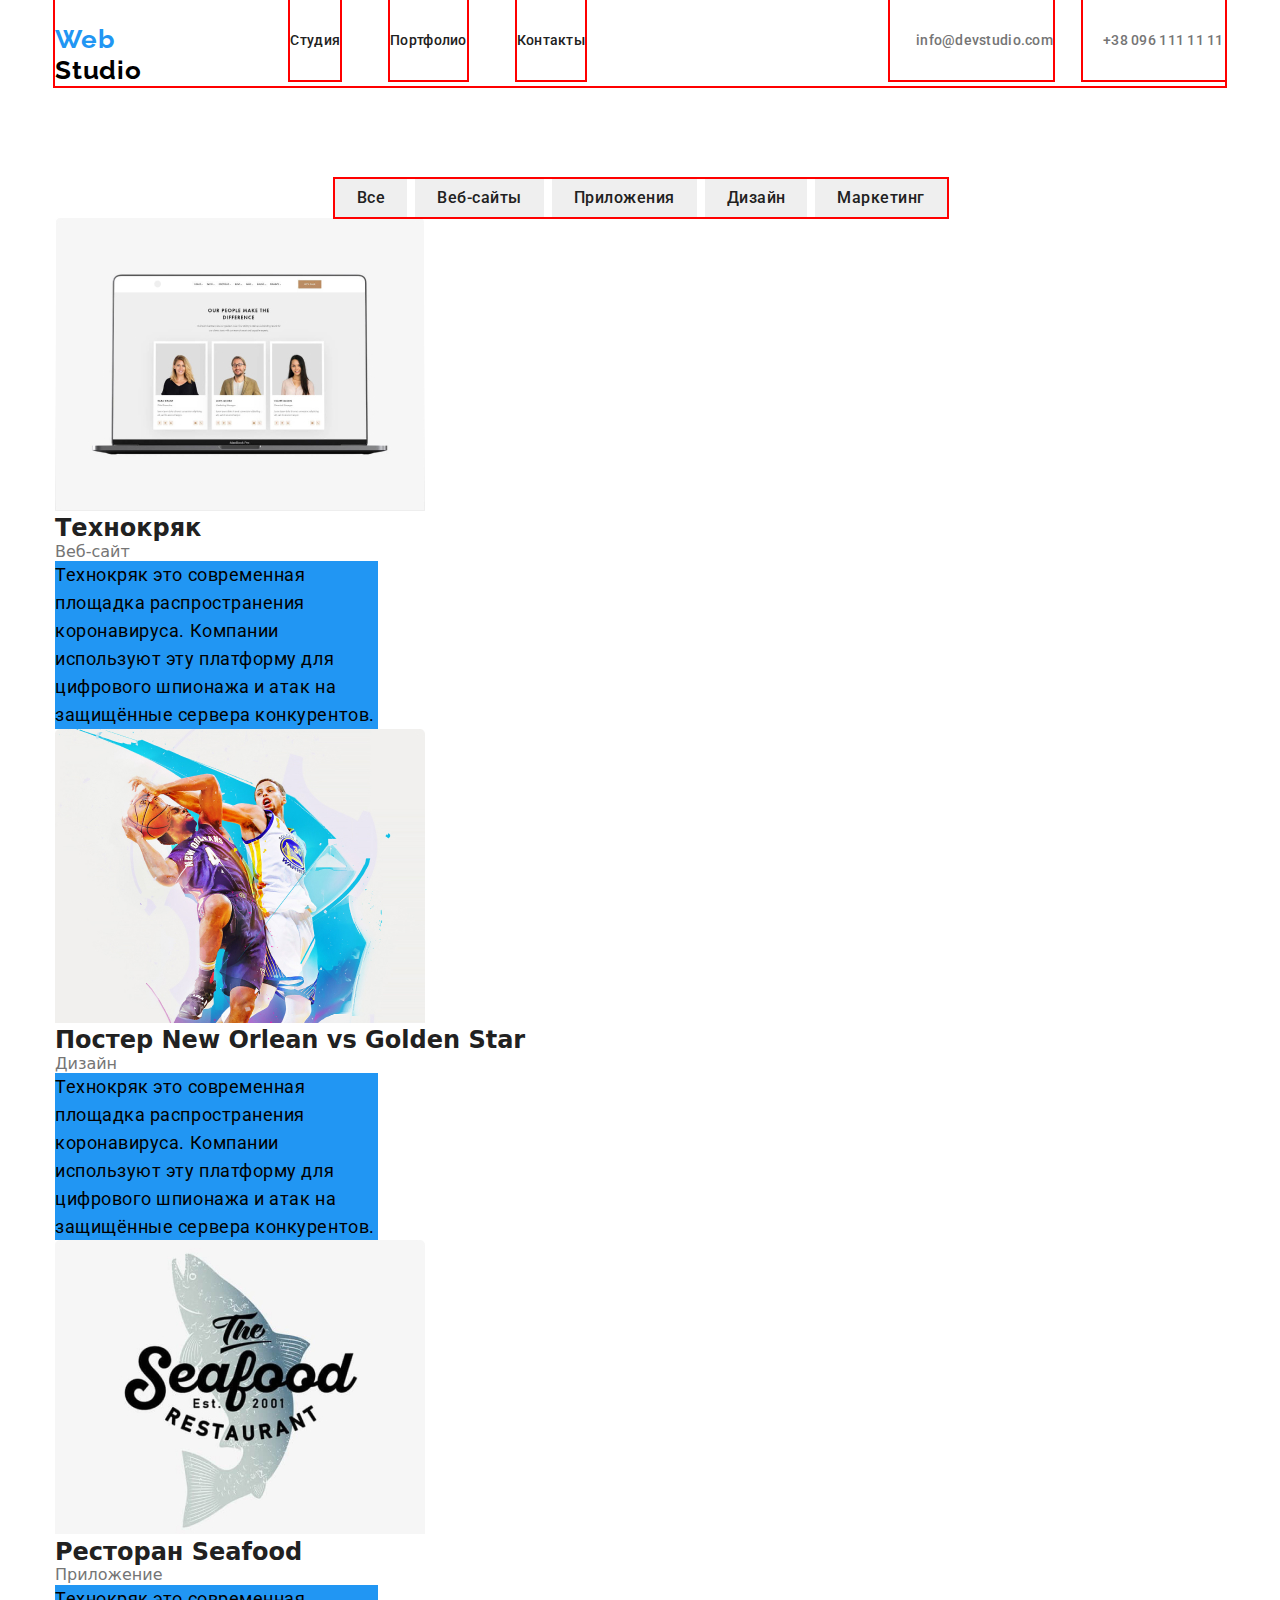
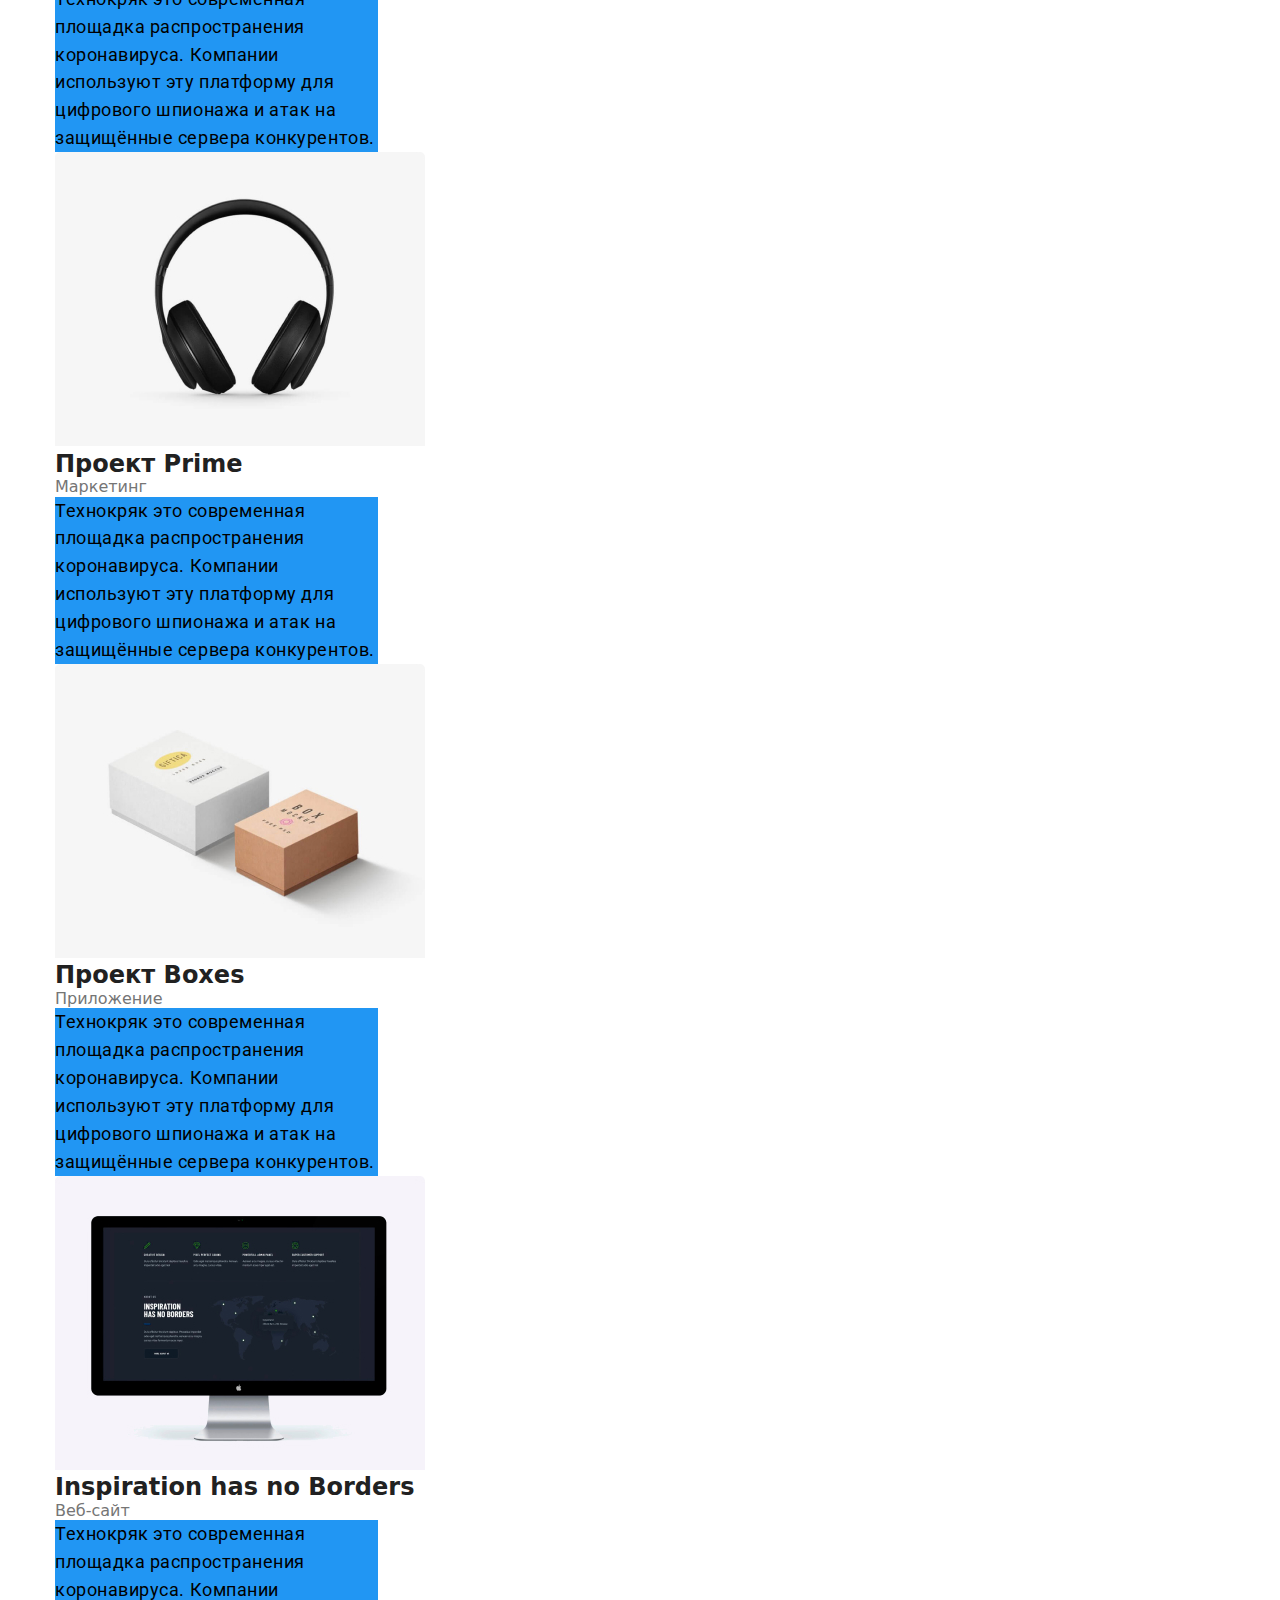
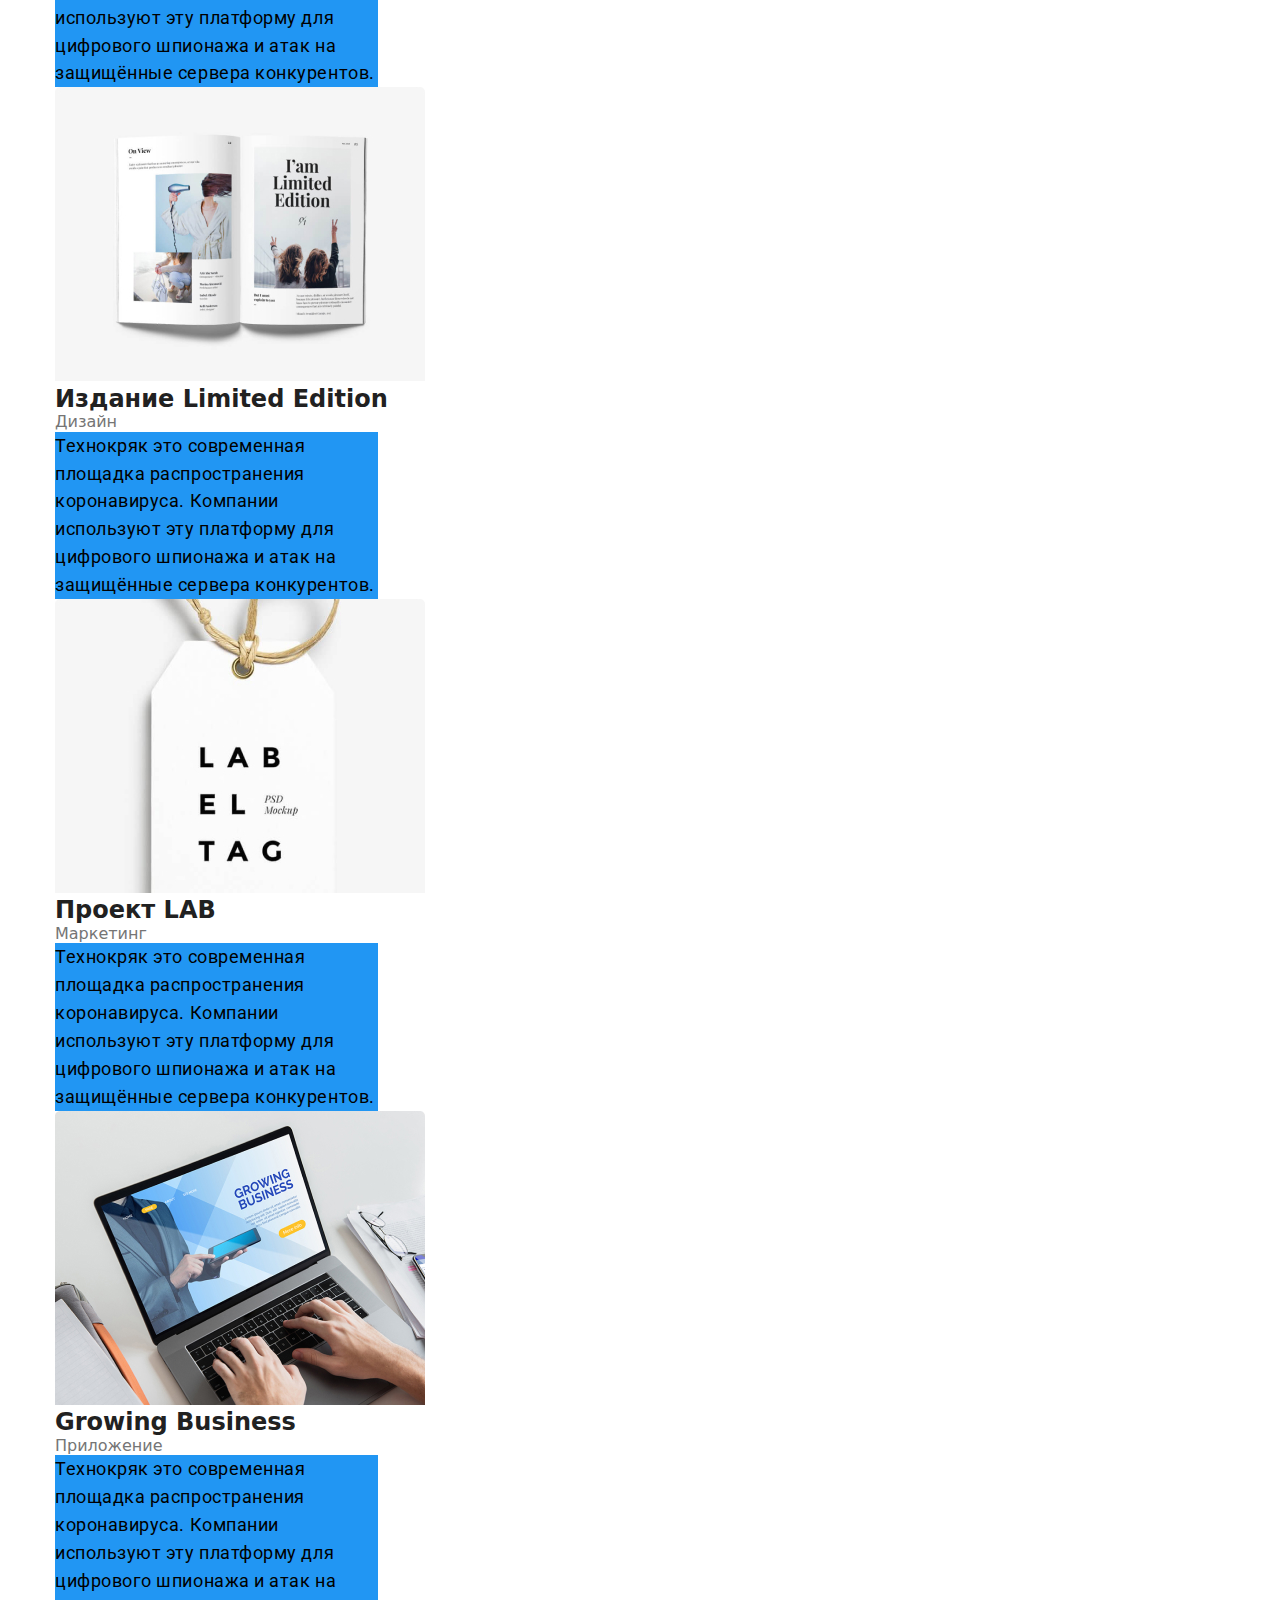
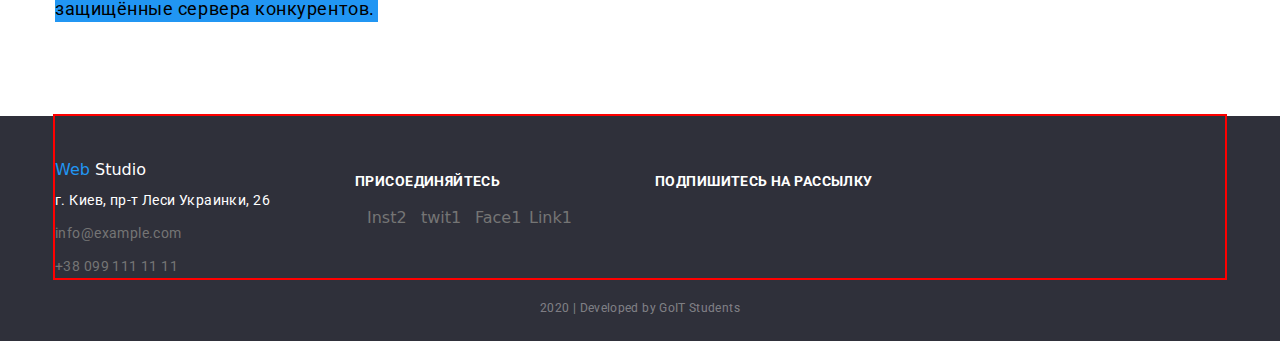
==== commit 8ef4b472: "second page start" ====
--- a/Portfolio.html
+++ b/Portfolio.html
@@ -12,258 +12,266 @@
     <link rel="stylesheet" href="./css/style.css" />
   </head>
   <body>
-    <header class="header">
-      <div class="container">
-        <nav>
-          <a class="header-logo" href="./index.html"
-            >Web <span class="logo-studio">Studio</span></a
-          >
-          <ul class="nav-menu">
-            <li>
-              <a class="studio first" href="./index.html">Студия</a>
-            </li>
-            <li>
-              <a class="portfolio first" href="./Portfolio.html">Портфолио</a>
-            </li>
-            <li>
-              <a class="contact first" href="#address">Контакты</a>
-            </li>
-          </ul>
-        </nav>
-        <address>
-          <ul>
-            <li>
-              <a class="nav-email" href="mailto:info@devstudio.com"
-                >info@devstudio.com</a
-              >
-            </li>
-            <li>
-              <a class="nav-tel" href="tel:+380961111111">+38 096 111 11 11</a>
-            </li>
-          </ul>
-        </address>
-      </div>
-    </header>
-    <main>
-      <div class="container">
-        <h1 class="invisible">Portfolio</h1>
-        <section>
-          <h2 class="invisible">filters</h2>
-          <ul>
-            <li>
-              <button class="filter">Все</button>
-            </li>
-            <li>
-              <button class="filter">Веб-сайты</button>
-            </li>
-            <li>
-              <button class="filter">Приложения</button>
-            </li>
-            <li>
-              <button class="filter">Дизайн</button>
-            </li>
-            <li>
-              <button class="filter">Маркетинг</button>
-            </li>
-          </ul>
-        </section>
-        <section>
-          <ul class="main-contant">
-            <li>
-              <a class="blackout" href="">
-                <img
-                  src="./images/page2/img.jpg"
-                  alt=""
-                  width="370"
-                  height="294"
-                />
-                <h2>Технокряк</h2>
-                <p>Веб-сайт</p>
-              </a>
-              <p class="hov-text">
-                Технокряк это современная площадка распространения коронавируса.
-                Компании используют эту платформу для цифрового шпионажа и атак
-                на защищённые сервера конкурентов.
-              </p>
-            </li>
-            <li>
-              <a class="blackout" href="">
-                <img
-                  src="./images/page2/img(1).jpg"
-                  alt=""
-                  width="370"
-                  height="294"
-                />
-                <h2>Постер New Orlean vs Golden Star</h2>
-                <p>Дизайн</p>
-              </a>
-              <p class="hov-text">
-                Технокряк это современная площадка распространения коронавируса.
-                Компании используют эту платформу для цифрового шпионажа и атак
-                на защищённые сервера конкурентов.
-              </p>
-            </li>
-            <li>
-              <a class="blackout" href="">
-                <img
-                  src="./images/page2/img(2).jpg"
-                  alt=""
-                  width="370"
-                  height="294"
-                />
-                <h2>Ресторан Seafood</h2>
-                <p>Приложение</p>
-              </a>
-              <p class="hov-text">
-                Технокряк это современная площадка распространения коронавируса.
-                Компании используют эту платформу для цифрового шпионажа и атак
-                на защищённые сервера конкурентов.
-              </p>
-            </li>
-            <li>
-              <a class="" href="">
-                <img
-                  src="./images/page2/img(3).jpg"
-                  alt=""
-                  width="370"
-                  height="294"
-                />
-                <h2>Проект Prime</h2>
-                <p>Маркетинг</p>
-              </a>
-              <p class="hov-text">
-                Технокряк это современная площадка распространения коронавируса.
-                Компании используют эту платформу для цифрового шпионажа и атак
-                на защищённые сервера конкурентов.
-              </p>
-            </li>
-            <li>
-              <a class="" href="">
-                <img
-                  src="./images/page2/img(4).jpg"
-                  alt=""
-                  width="370"
-                  height="294"
-                />
-                <h2>Проект Boxes</h2>
-                <p>Приложение</p>
-              </a>
-              <p class="hov-text">
-                Технокряк это современная площадка распространения коронавируса.
-                Компании используют эту платформу для цифрового шпионажа и атак
-                на защищённые сервера конкурентов.
-              </p>
-            </li>
-            <li>
-              <a class="" href="">
-                <img
-                  src="./images/page2/img(5).jpg"
-                  alt=""
-                  width="370"
-                  height="294"
-                />
-                <h2>Inspiration has no Borders</h2>
-                <p>Веб-сайт</p>
-              </a>
-              <p class="hov-text">
-                Технокряк это современная площадка распространения коронавируса.
-                Компании используют эту платформу для цифрового шпионажа и атак
-                на защищённые сервера конкурентов.
-              </p>
-            </li>
-            <li>
-              <a class="" href="">
-                <img
-                  src="./images/page2/img(6).jpg"
-                  alt=""
-                  width="370"
-                  height="294"
-                />
-                <h2>Издание Limited Edition</h2>
-                <p>Дизайн</p>
-              </a>
-              <p class="hov-text">
-                Технокряк это современная площадка распространения коронавируса.
-                Компании используют эту платформу для цифрового шпионажа и атак
-                на защищённые сервера конкурентов.
-              </p>
-            </li>
-            <li>
-              <a class="" href="">
-                <img
-                  src="./images/page2/img(7).jpg"
-                  alt=""
-                  width="370"
-                  height="294"
-                />
-                <h2>Проект LAB</h2>
-                <p>Маркетинг</p>
-              </a>
-              <p class="hov-text">
-                Технокряк это современная площадка распространения коронавируса.
-                Компании используют эту платформу для цифрового шпионажа и атак
-                на защищённые сервера конкурентов.
-              </p>
-            </li>
-            <li>
-              <a class="" href="">
-                <img
-                  src="./images/page2/img(8).jpg"
-                  alt=""
-                  width="370"
-                  height="294"
-                />
-                <h2>Growing Business</h2>
-                <p>Приложение</p>
-              </a>
-              <p class="hov-text">
-                Технокряк это современная площадка распространения коронавируса.
-                Компании используют эту платформу для цифрового шпионажа и атак
-                на защищённые сервера конкурентов.
-              </p>
-            </li>
-          </ul>
-        </section>
-      </div>
-    </main>
-    <footer>
-      <div class="container">
-        <a class="footer-logo" href="./index.html"
-          >Web <span class="logo-studio-footer">Studio</span></a
-        >
-        <address id="address">
-          <ul>
-            <li class="index">г. Киев, пр-т Леси Украинки, 26</li>
-            <li>
-              <a href="mailto:info@example.com">info@example.com</a>
-            </li>
-            <li>
-              <a href="tel:++380991111111">+38 099 111 11 11</a>
-            </li>
-          </ul>
-        </address>
-        <section>
-          <h3 class="color-white">присоединяйтесь</h3>
-          <ul class="site">
-            <li>
-              <a href="">instagram2</a>
-            </li>
-            <li>
-              <a href="">twitter1</a>
-            </li>
-            <li>
-              <a href="">facebook1</a>
-            </li>
-            <li>
-              <a href="">linkedin1</a>
-            </li>
-          </ul>
-        </section>
-        <section>
-          <h3 class="color-white">Подпишитесь на рассылку</h3>
-        </section>
-        <p>2020 | Developed by GoIT Students</p>
-      </div>
-    </footer>
+    <div class="body">
+      <header class="header">
+        <div class="container-header container">
+          <nav class="n-menu">
+            <a class="header-logo" href="./index.html"
+              >Web <span class="logo-studio">Studio</span></a
+            >
+            <ul class="nav-menu">
+              <li>
+                <a class="studio nav-menu-first" href="./index.html">Студия</a>
+              </li>
+              <li>
+                <a class="portfolio nav-menu-first" href="./Portfolio.html"
+                  >Портфолио</a
+                >
+              </li>
+              <li>
+                <a class="contact nav-menu-first" href="#address">Контакты</a>
+              </li>
+            </ul>
+          </nav>
+          <address>
+            <ul class="section-nav-contact">
+              <li>
+                <a class="nav-email" href="mailto:info@devstudio.com"
+                  >info@devstudio.com</a
+                >
+              </li>
+              <li>
+                <a class="nav-tel" href="tel:+380961111111"
+                  >+38 096 111 11 11</a
+                >
+              </li>
+            </ul>
+          </address>
+        </div>
+      </header>
+      <main class="main-portfolio">
+        <div class="container">
+          <h1 class="invisible">Portfolio</h1>
+          <section>
+            <h2 class="invisible">filters</h2>
+            <ul class="section-filter">
+              <li>
+                <button class="filter all">Все</button>
+              </li>
+              <li>
+                <button class="filter web">Веб-сайты</button>
+              </li>
+              <li>
+                <button class="filter applications">Приложения</button>
+              </li>
+              <li>
+                <button class="filter design">Дизайн</button>
+              </li>
+              <li>
+                <button class="filter marketing">Маркетинг</button>
+              </li>
+            </ul>
+          </section>
+          <section>
+            <ul class="main-contant">
+              <li>
+                <a class="blackout" href="">
+                  <img
+                    src="./images/page2/img.jpg"
+                    alt=""
+                    width="370"
+                    height="294"
+                  />
+                  <h2>Технокряк</h2>
+                  <p>Веб-сайт</p>
+                </a>
+                <p class="hov-text">
+                  Технокряк это современная площадка распространения
+                  коронавируса. Компании используют эту платформу для цифрового
+                  шпионажа и атак на защищённые сервера конкурентов.
+                </p>
+              </li>
+              <li>
+                <a class="blackout" href="">
+                  <img
+                    src="./images/page2/img(1).jpg"
+                    alt=""
+                    width="370"
+                    height="294"
+                  />
+                  <h2>Постер New Orlean vs Golden Star</h2>
+                  <p>Дизайн</p>
+                </a>
+                <p class="hov-text">
+                  Технокряк это современная площадка распространения
+                  коронавируса. Компании используют эту платформу для цифрового
+                  шпионажа и атак на защищённые сервера конкурентов.
+                </p>
+              </li>
+              <li>
+                <a class="blackout" href="">
+                  <img
+                    src="./images/page2/img(2).jpg"
+                    alt=""
+                    width="370"
+                    height="294"
+                  />
+                  <h2>Ресторан Seafood</h2>
+                  <p>Приложение</p>
+                </a>
+                <p class="hov-text">
+                  Технокряк это современная площадка распространения
+                  коронавируса. Компании используют эту платформу для цифрового
+                  шпионажа и атак на защищённые сервера конкурентов.
+                </p>
+              </li>
+              <li>
+                <a class="" href="">
+                  <img
+                    src="./images/page2/img(3).jpg"
+                    alt=""
+                    width="370"
+                    height="294"
+                  />
+                  <h2>Проект Prime</h2>
+                  <p>Маркетинг</p>
+                </a>
+                <p class="hov-text">
+                  Технокряк это современная площадка распространения
+                  коронавируса. Компании используют эту платформу для цифрового
+                  шпионажа и атак на защищённые сервера конкурентов.
+                </p>
+              </li>
+              <li>
+                <a class="" href="">
+                  <img
+                    src="./images/page2/img(4).jpg"
+                    alt=""
+                    width="370"
+                    height="294"
+                  />
+                  <h2>Проект Boxes</h2>
+                  <p>Приложение</p>
+                </a>
+                <p class="hov-text">
+                  Технокряк это современная площадка распространения
+                  коронавируса. Компании используют эту платформу для цифрового
+                  шпионажа и атак на защищённые сервера конкурентов.
+                </p>
+              </li>
+              <li>
+                <a class="" href="">
+                  <img
+                    src="./images/page2/img(5).jpg"
+                    alt=""
+                    width="370"
+                    height="294"
+                  />
+                  <h2>Inspiration has no Borders</h2>
+                  <p>Веб-сайт</p>
+                </a>
+                <p class="hov-text">
+                  Технокряк это современная площадка распространения
+                  коронавируса. Компании используют эту платформу для цифрового
+                  шпионажа и атак на защищённые сервера конкурентов.
+                </p>
+              </li>
+              <li>
+                <a class="" href="">
+                  <img
+                    src="./images/page2/img(6).jpg"
+                    alt=""
+                    width="370"
+                    height="294"
+                  />
+                  <h2>Издание Limited Edition</h2>
+                  <p>Дизайн</p>
+                </a>
+                <p class="hov-text">
+                  Технокряк это современная площадка распространения
+                  коронавируса. Компании используют эту платформу для цифрового
+                  шпионажа и атак на защищённые сервера конкурентов.
+                </p>
+              </li>
+              <li>
+                <a class="" href="">
+                  <img
+                    src="./images/page2/img(7).jpg"
+                    alt=""
+                    width="370"
+                    height="294"
+                  />
+                  <h2>Проект LAB</h2>
+                  <p>Маркетинг</p>
+                </a>
+                <p class="hov-text">
+                  Технокряк это современная площадка распространения
+                  коронавируса. Компании используют эту платформу для цифрового
+                  шпионажа и атак на защищённые сервера конкурентов.
+                </p>
+              </li>
+              <li>
+                <a class="" href="">
+                  <img
+                    src="./images/page2/img(8).jpg"
+                    alt=""
+                    width="370"
+                    height="294"
+                  />
+                  <h2>Growing Business</h2>
+                  <p>Приложение</p>
+                </a>
+                <p class="hov-text">
+                  Технокряк это современная площадка распространения
+                  коронавируса. Компании используют эту платформу для цифрового
+                  шпионажа и атак на защищённые сервера конкурентов.
+                </p>
+              </li>
+            </ul>
+          </section>
+        </div>
+      </main>
+      <footer>
+        <div class="footer container">
+          <div class="display-footer">
+            <a class="footer-logo" href="./index.html"
+              >Web <span class="logo-studio-footer">Studio</span></a
+            >
+            <address id="address">
+              <ul>
+                <li class="index">г. Киев, пр-т Леси Украинки, 26</li>
+                <li>
+                  <a href="mailto:info@example.com">info@example.com</a>
+                </li>
+                <li>
+                  <a href="tel:++380991111111">+38 099 111 11 11</a>
+                </li>
+              </ul>
+            </address>
+          </div>
+          <section class="join-in">
+            <h3>присоединяйтесь</h3>
+            <ul class="social-footer">
+              <li>
+                <a href="">Inst2</a>
+              </li>
+              <li>
+                <a href="">twit1</a>
+              </li>
+              <li>
+                <a href="">Face1</a>
+              </li>
+              <li>
+                <a href="">Link1</a>
+              </li>
+            </ul>
+          </section>
+          <section>
+            <h3 class="mailing">Подпишитесь на рассылку</h3>
+          </section>
+        </div>
+        <p class="goit">2020 | Developed by GoIT Students</p>
+      </footer>
+    </div>
   </body>
 </html>
--- a/css/style.css
+++ b/css/style.css
@@ -17,16 +17,22 @@
   --black-color: #000000;
 }
 
-body {
-  Font Family: Roboto
-  color: var(--second-color);
- 
+.body {
+  /* font-family: Roboto; */
+  /* color: var(--second-color); */
 }
 .container {
+  width: 1170px;
+  margin-left: auto;
+  margin-right: auto;
+  /* padding-left: 215px;
+  padding-right: 215px; */
+  /* outline: 2px solid red; */
+}
+.container2 {
   width: 1600px;
   margin-left: auto;
   margin-right: auto;
- 
 }
 h2,
 h3 {
@@ -41,15 +47,38 @@
   text-decoration: none;
 }
 .invisible {
-  text-indent: -9999px;
-}
-                                          /* Header */
-.header{
+  display: none;
+  /* text-indent: -9999px; */
+}
+/* Header */
+.header {
+  width: 100%;
+}
+.studio,
+.portfolio,
+.contact {
+  display: block;
+  outline: 2px solid red;
+  padding-top: 32px;
+  padding-bottom: 32px;
+}
+
+.container-header {
+  outline: 2px solid red;
+  display: flex;
+  /* flex-direction: row; */
+  /* padding-bottom: 32px; */
+}
+.header-logo {
   padding-top: 24px;
-   outline: 2px solid red;
-}
-.header-logo{
-  padding-left: 215px;
+  font-family: Raleway;
+  font-style: normal;
+  font-weight: bold;
+  font-size: 26px;
+  line-height: 31px;
+
+  /* identical to box height */
+  letter-spacing: 0.03em;
 }
 .header-logo,
 .footer-logo {
@@ -61,8 +90,40 @@
 .logo-studio-footer {
   color: var(--white-color);
 }
-.nav-menu{
-
+.n-menu {
+  display: flex;
+  /* flex-direction: row; */
+}
+.nav-menu {
+  display: flex;
+  /* flex-direction: row; */
+  /* padding-top: 32px; */
+  margin-left: 85px;
+  font-family: Roboto;
+  font-style: normal;
+  font-weight: 500;
+  font-size: 14px;
+  line-height: 16px;
+  letter-spacing: 0.02em;
+
+  color: #212121;
+}
+.section-nav-contact {
+  display: flex;
+  /* flex-direction: row; */
+  /* padding-top: 32px; */
+  margin-left: 305px;
+  font-family: Roboto;
+  font-style: normal;
+  font-weight: 500;
+  font-size: 14px;
+  line-height: 16px;
+  letter-spacing: 0.02em;
+
+  color: #757575;
+}
+.nav-menu > li:not(:first-child) {
+  margin-left: 50px;
 }
 .nav-menu-first {
   color: var(--main-color);
@@ -71,6 +132,23 @@
 .nav-menu-first:focus {
   color: var(--link);
 }
+.nav-tel {
+  margin-left: 30px;
+}
+.nav-email,
+.nav-tel {
+  display: block;
+  min-width: 142px;
+  padding-left: 20px;
+  color: var(--second-color);
+  padding-top: 32px;
+  padding-bottom: 32px;
+  outline: 2px solid red;
+}
+.nav-email {
+  min-width: 161px;
+  padding-left: 26px;
+}
 .nav-tel:hover,
 .nav-tel:focus {
   color: var(--link);
@@ -78,42 +156,117 @@
 .nav-email:hover,
 .nav-email:focus {
   color: var(--link);
-  
-}
-.nav-email,
-.nav-tel {
-  color: var(--second-color);
-}
-                                            /* Hero */
-.header-backgroup{
-  outline: 2px solid red;
+}
+/* Hero */
+
+.header-backgroup {
+  /* padding-top: 32px; */
 }
 .overlay {
   outline: 2px solid red;
   width: 1600px;
-height: 600px;
+  height: 600px;
   background-image: url(../images/header-img.jpg);
 }
-
-.content-button-text{
+.overlay-backgroup {
+  height: 600px;
+  background-color: rgba(47, 48, 58, 0.8);
+}
+.content-button-text {
   padding: 10px 32px;
   color: var(--white-color);
   background-color: var(--link);
+  font-family: Roboto;
+  font-style: normal;
+  font-weight: bold;
+  font-size: 16px;
+  line-height: 30px;
+  border: 0px;
+
+  /* identical to box height, or 187% */
+  /* display: flex;
+  align-items: center;
+  text-align: center; */
+  letter-spacing: 0.06em;
+
+  color: #ffffff;
+  box-shadow: 0px 4px 4px rgba(0, 0, 0, 0.15);
+  border-radius: 4px;
 }
 .content-button-text:hover,
 .content-button-text:focus {
   color: var(--main-color);
   background-color: rgba(0, 0, 0, 0.25);
 }
+.content-button-link {
+  display: inline-block;
+  margin-left: 700px;
+  margin-top: 30px;
+}
 .content-text {
+  font-family: Roboto;
+  font-style: normal;
+  font-weight: 900;
+  font-size: 44px;
+  line-height: 136%;
+  letter-spacing: 0.06em;
+  text-transform: uppercase;
+  color: #ffffff;
+  padding-top: 200px;
+  text-align: center;
   color: var(--white-color);
-  border: 1px solid var(--black-color);
+  /* border: 1px solid var(--black-color); */
   text-shadow: 0px 4px 4px rgba(0, 0, 0, 0.25);
 }
-                                              /* Features */
-.features{
-  outline: 2px solid red;
-}
+/* Features */
+
+.features {
+  display: flex;
+}
+
+.features > li:not(:first-child) {
+  margin-left: 30px;
+}
+.features h3 {
+  font-family: Roboto;
+  font-style: normal;
+  font-weight: bold;
+  font-size: 14px;
+  line-height: 1.14;
+  letter-spacing: 0.03em;
+  text-transform: uppercase;
+
+  color: #212121;
+}
+.features p {
+  margin-top: 10px;
+  font-family: Roboto;
+  font-style: normal;
+  font-weight: normal;
+  font-size: 14px;
+  line-height: 1.71;
+  /* or 171% */
+
+  letter-spacing: 0.03em;
+
+  color: #757575;
+}
+.section-features {
+  outline: 2px solid red;
+  margin-top: 98px;
+}
+.features-link {
+  display: inline-block;
+  padding: 25px 100px;
+  background-color: var(--bgp-features);
+  border-radius: 4px;
+  margin-bottom: 30px;
+}
+.features-link:hover,
+.features-link:focus {
+  background-color: var(--link);
+}
+
 .features-link {
   background-color: var(--bgp-features);
 }
@@ -121,75 +274,303 @@
 .features-link:focus {
   background-color: var(--link);
 }
-
-
-.features-link {
-  background-color: var(--bgp-features);
-}
-.features-link:hover,
-.features-link:focus {
-  background-color: var(--link);
-}
-                                            /* What are we doing */
-.section-work{
-  outline: 2px solid red;
-}
+/* What are we doing */
+.section-work {
+  outline: 2px solid red;
+  margin-top: 94px;
+}
+.work-desktop,
+.work-mobile,
+.work-design {
+  display: block;
+}
+.section-work > h2 {
+  text-align: center;
+  font-family: Roboto;
+  font-style: normal;
+  font-weight: bold;
+  font-size: 36px;
+  line-height: 1.17;
+
+  letter-spacing: 0.03em;
+
+  color: #212121;
+}
+.work {
+  display: flex;
+}
+.work li {
+  margin-top: 50px;
+  width: 370px;
+}
+.work li:not(:first-child) {
+  margin-left: 30px;
+}
+.prof {
+  display: block;
+  padding-top: 25px;
+  padding-bottom: 25px;
+  /* width: 370px;
+  height: 70px; */
+  font-family: Roboto;
+  font-style: normal;
+  font-weight: bold;
+  font-size: 14px;
+  line-height: 24px;
+  text-align: center;
+  letter-spacing: 0.03em;
+  text-transform: uppercase;
+  /* align-items: center; */
+  color: #ffffff;
+  background: rgba(47, 48, 58, 0.8);
+  /* margin-top: -74px; */
+}
+
 .work-design:hover,
-.work-design:focus{
-background-color: var(--link);
+.work-design:focus {
+  background-color: var(--link);
+  color: var(--black-color);
 }
 .work-mobile:hover,
-.work-mobile:focus{
-  background-color: var(--link);
+.work-mobile:focus {
+  background-color: var(--link);
+  color: var(--black-color);
 }
 .work-desktop:hover,
-.work-desktop:focus{
-  background-color: var(--link);
-}
-                                                  /* team */
-.section-team{
-  outline: 2px solid red;
+.work-desktop:focus {
+  background-color: var(--link);
+  color: var(--black-color);
+}
+/* team */
+.section-team {
+  width: 100%;
+  height: 702px;
+  background-color: #f5f4fa;
+  margin-top: 94px;
+}
+.team {
+  display: flex;
+  margin-top: 50px;
+  outline: 2px solid red;
+}
+.team > li:not(:first-child) {
+  margin-left: 30px;
+}
+.team > li {
+  background: #ffffff;
+  /* material shadow v1 */
+
+  box-shadow: 0px 2px 1px rgba(0, 0, 0, 0.2), 0px 1px 1px rgba(0, 0, 0, 0.14),
+    0px 1px 3px rgba(0, 0, 0, 0.12);
+  border-radius: 0px 0px 4px 4px;
+}
+.section-team h2 {
+  padding-top: 94px;
+  font-family: Roboto;
+  font-style: normal;
+  font-weight: bold;
+  font-size: 36px;
+  line-height: 42px;
+  text-align: center;
+  letter-spacing: 0.03em;
+
+  color: #212121;
+}
+.team h3 {
+  margin-top: 30px;
+  font-family: Roboto;
+  font-style: normal;
+  font-weight: 500;
+  font-size: 16px;
+  line-height: 19px;
+  /* identical to box height */
+
+  text-align: center;
+  letter-spacing: 0.03em;
+
+  color: #212121;
+}
+.team p {
+  margin-top: 10px;
+  font-family: Roboto;
+  font-style: normal;
+  font-weight: normal;
+  font-size: 16px;
+  line-height: 19px;
+  /* identical to box height */
+
+  text-align: center;
+  letter-spacing: 0.03em;
+
+  color: #757575;
 }
 .team-john:hover,
-.team-john:focus{
+.team-john:focus {
   background-color: var(--link);
 }
 .team-marta:hover,
-.team-marta:focus{
+.team-marta:focus {
   background-color: var(--link);
 }
 .team-robert:hover,
-.team-robert:focus{
+.team-robert:focus {
   background-color: var(--link);
 }
 .team-martin:hover,
-.team-martin:focus{
-  background-color: var(--link);
-}
-
-                                                    /* Clients */
-.section-clients{
-  outline: 2px solid red;
+.team-martin:focus {
+  background-color: var(--link);
+}
+
+/* Clients */
+
+.clients {
+  margin-top: 50px;
+  display: flex;
+}
+.clients a {
+  display: block;
+}
+.clients > li:not(:first-child) {
+  margin-left: 30px;
+}
+.section-clients {
+  margin-top: 94px;
+  outline: 2px solid red;
+}
+.section-clients > h2 {
+  font-family: Roboto;
+  font-style: normal;
+  font-weight: bold;
+  font-size: 36px;
+  line-height: 42px;
+  text-align: center;
+  letter-spacing: 0.03em;
+
+  color: #212121;
 }
 .clients a:hover,
 .clients a:focus {
   background-color: var(--link);
 }
 
-                                                    /* Footer */
-.footer{
-  outline: 2px solid red;
-}
-
-                                                /* Second page */
+/* Footer */
+.footer {
+  display: flex;
+  margin-top: 94px;
+  outline: 2px solid red;
+}
+.display-footer > a {
+  display: block;
+  padding-top: 45px;
+}
+#address > ul {
+  width: 231px;
+  margin-top: 8px;
+}
+#address li:not(:first-child) {
+  margin-top: 9px;
+  font-family: Roboto;
+  font-style: normal;
+  font-weight: normal;
+  font-size: 14px;
+  line-height: 24px;
+
+  /* or 171% */
+  letter-spacing: 0.03em;
+
+  color: rgba(255, 255, 255, 0.6);
+}
+#address li:first-child {
+  font-family: Roboto;
+  font-style: normal;
+  font-weight: normal;
+  font-size: 14px;
+  line-height: 24px;
+
+  /* or 171% */
+  letter-spacing: 0.03em;
+
+  color: #ffffff;
+}
+.join-in > h3 {
+  padding-top: 57px;
+  margin-left: 69px;
+  margin-bottom: 20px;
+  font-family: Roboto;
+  font-style: normal;
+  font-weight: bold;
+  font-size: 14px;
+  line-height: 16px;
+  letter-spacing: 0.03em;
+  text-transform: uppercase;
+
+  color: #ffffff;
+}
+.mailing {
+  padding-top: 57px;
+  margin-left: 94px;
+  font-family: Roboto;
+  font-style: normal;
+  font-weight: bold;
+  font-size: 14px;
+  line-height: 16px;
+  letter-spacing: 0.03em;
+  text-transform: uppercase;
+
+  color: #ffffff;
+}
+.goit {
+  display: block;
+  padding-top: 18px;
+  padding-bottom: 21px;
+  font-family: Roboto;
+  font-style: normal;
+  font-weight: normal;
+  font-size: 12px;
+  line-height: 24px;
+
+  /* or 200% */
+  text-align: center;
+  letter-spacing: 0.03em;
+
+  color: rgba(255, 255, 255, 0.4);
+}
+
+/* Second page */
+
+.main-portfolio {
+  margin-top: 93px;
+}
+.section-filter {
+  display: flex;
+  margin-left: 280px;
+  width: 612px;
+  outline: 2px solid red;
+}
+.section-filter > li:not(:first-child) {
+  margin-left: 8px;
+}
 .filter {
-  color: var(--main-color);
+  padding: 6px 22px;
+  font-family: Roboto;
+  font-style: normal;
+  font-weight: 500;
+  font-size: 16px;
+  line-height: 26px;
+  border: 0px;
+
+  /* identical to box height, or 162% */
+  text-align: center;
+  letter-spacing: 0.03em;
+
+  color: #212121;
 }
 .filter:hover,
 .filter:focus {
   color: var(--white-color);
   background-color: var(--link);
 }
+
 .hov-text {
   width: 323px;
   height: 168;
@@ -206,16 +587,10 @@
   color: var(--second-color);
 }
 
-.color-white {
-  color: var(--white-color);
-}
-
 footer {
   background-color: var(--bgp-footer);
 }
-.prof {
-  background-color: var(--bgp);
-}
+
 #address a {
   color: var(--second-color);
 }
@@ -227,15 +602,54 @@
   color: var(--white-color);
 }
 
-                                              /* social networks */
+/* social networks */
+.social {
+  display: flex;
+  margin-top: 16px;
+}
+.social > li {
+  width: 44px;
+  margin-bottom: 24px;
+}
+.social > li:first-child {
+  margin-left: 32px;
+}
+.social > li:not(:first-child) {
+  margin-left: 10px;
+}
 .social a {
+  padding: 12px;
+
   color: var(--second-color);
 }
 .social a:hover,
 .social a:focus {
+  padding: 12px;
   color: var(--white-color);
   background-color: var(--link);
-}
-
-
-
+  border-radius: 100px;
+}
+.social-footer {
+  display: flex;
+  margin-top: 20px;
+}
+.social-footer > li {
+  width: 44px;
+}
+.social-footer a {
+  padding: 12px;
+  color: var(--second-color);
+}
+.social-footer > li:not(:first-child) {
+  margin-left: 10px;
+}
+.social-footer > li:first-child {
+  margin-left: 69px;
+}
+.social-footer a:hover,
+.social-footer a:focus {
+  padding: 12px;
+  color: var(--white-color);
+  background-color: var(--link);
+  border-radius: 100px;
+}
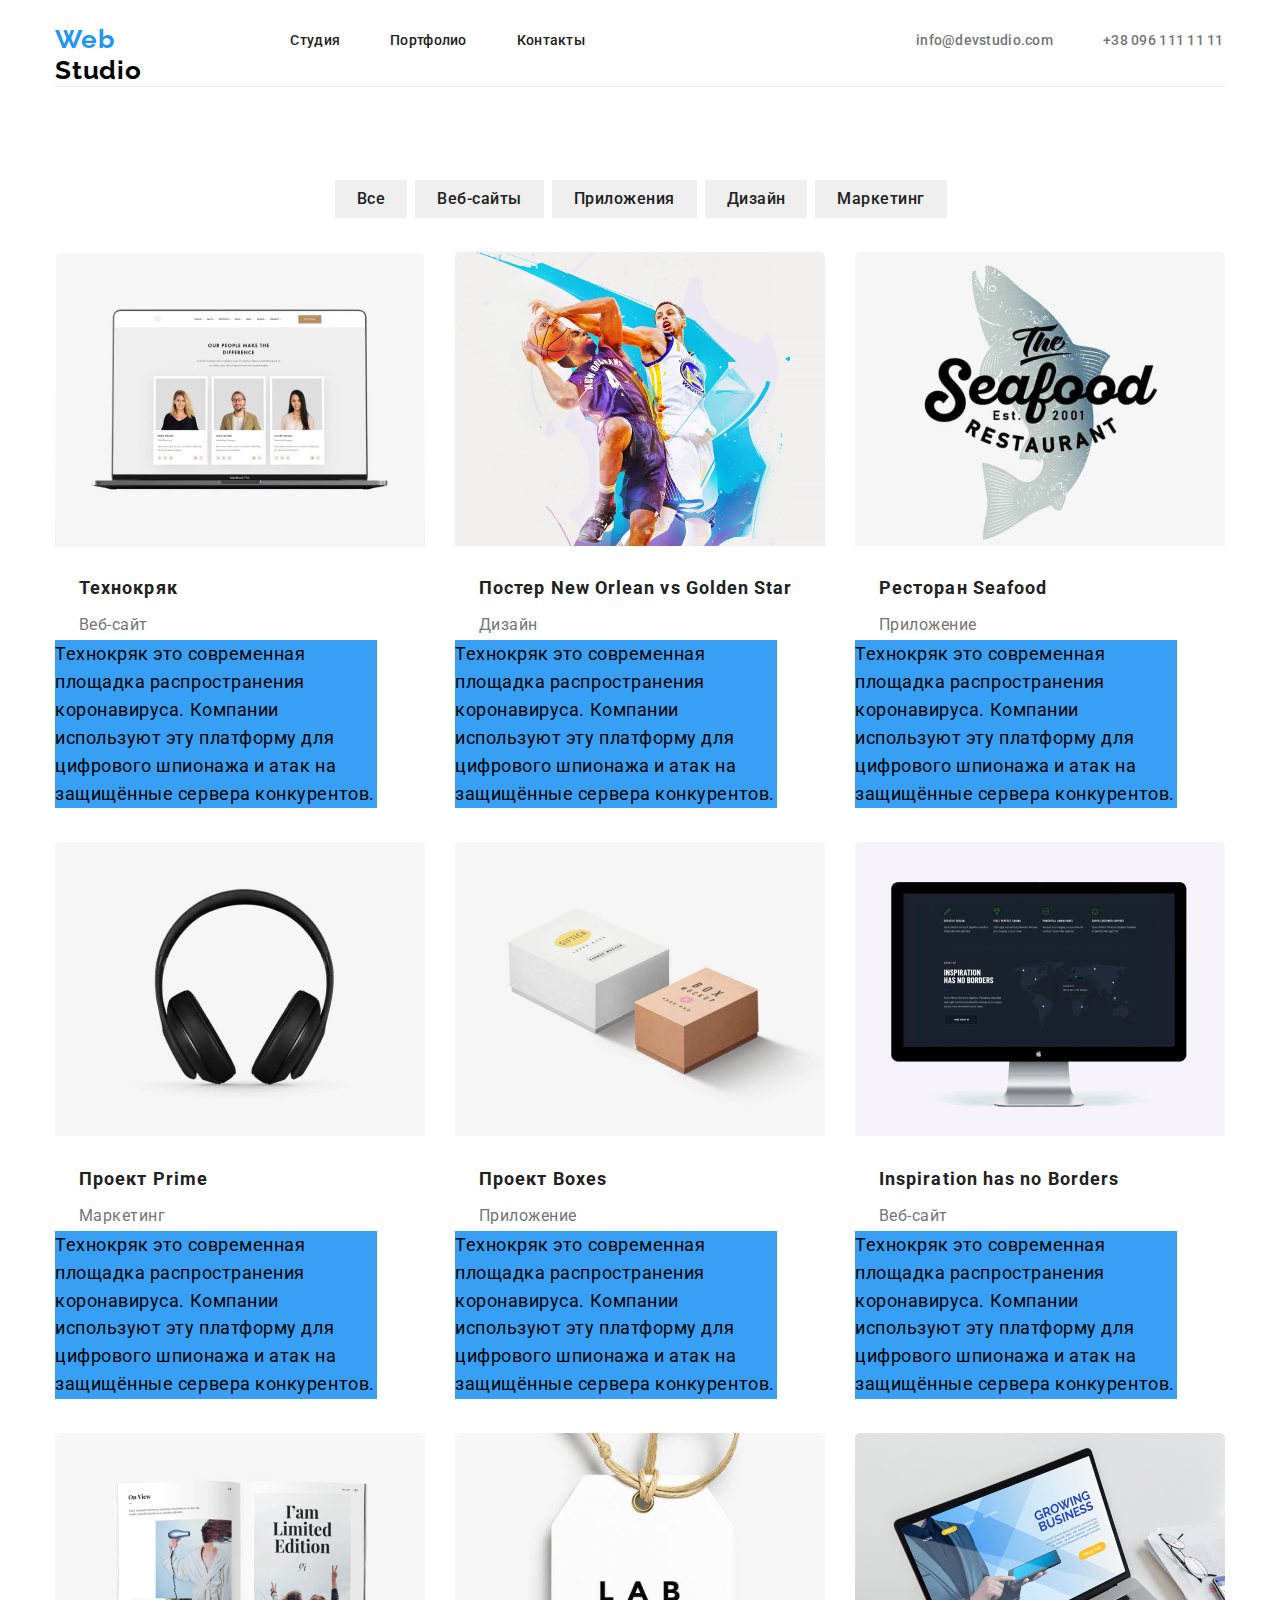
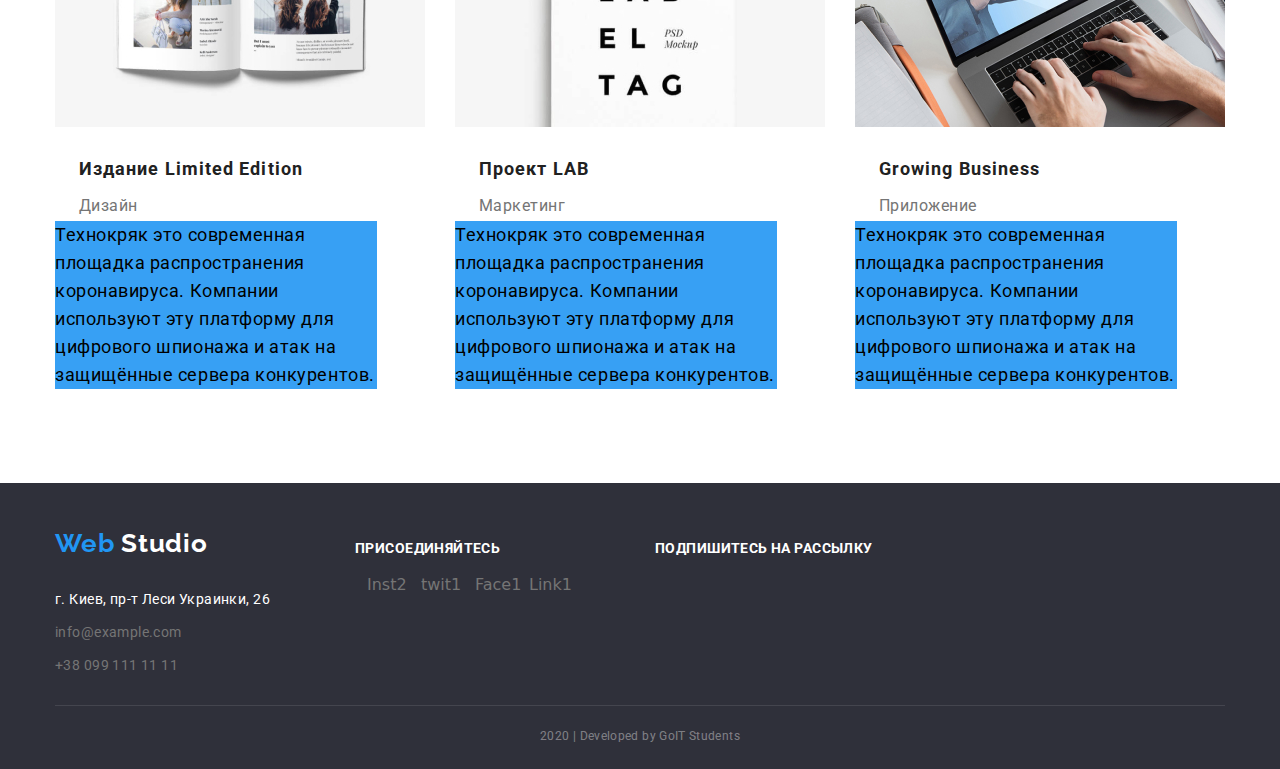
==== commit ffba7a03: "all ok" ====
--- a/Portfolio.html
+++ b/Portfolio.html
@@ -73,7 +73,7 @@
             </ul>
           </section>
           <section>
-            <ul class="main-contant">
+            <ul class="main-content">
               <li>
                 <a class="blackout" href="">
                   <img
@@ -82,14 +82,16 @@
                     width="370"
                     height="294"
                   />
-                  <h2>Технокряк</h2>
+                  <h2 class="main-h2">Технокряк</h2>
                   <p>Веб-сайт</p>
                 </a>
-                <p class="hov-text">
-                  Технокряк это современная площадка распространения
-                  коронавируса. Компании используют эту платформу для цифрового
-                  шпионажа и атак на защищённые сервера конкурентов.
-                </p>
+                <div class="background-hov-text">
+                  <p class="hov-text">
+                    Технокряк это современная площадка распространения
+                    коронавируса. Компании используют эту платформу для
+                    цифрового шпионажа и атак на защищённые сервера конкурентов.
+                  </p>
+                </div>
               </li>
               <li>
                 <a class="blackout" href="">
@@ -99,14 +101,16 @@
                     width="370"
                     height="294"
                   />
-                  <h2>Постер New Orlean vs Golden Star</h2>
+                  <h2 class="main-h2">Постер New Orlean vs Golden Star</h2>
                   <p>Дизайн</p>
                 </a>
-                <p class="hov-text">
-                  Технокряк это современная площадка распространения
-                  коронавируса. Компании используют эту платформу для цифрового
-                  шпионажа и атак на защищённые сервера конкурентов.
-                </p>
+                <div class="background-hov-text">
+                  <p class="hov-text">
+                    Технокряк это современная площадка распространения
+                    коронавируса. Компании используют эту платформу для
+                    цифрового шпионажа и атак на защищённые сервера конкурентов.
+                  </p>
+                </div>
               </li>
               <li>
                 <a class="blackout" href="">
@@ -116,116 +120,130 @@
                     width="370"
                     height="294"
                   />
-                  <h2>Ресторан Seafood</h2>
+                  <h2 class="main-h2">Ресторан Seafood</h2>
                   <p>Приложение</p>
                 </a>
-                <p class="hov-text">
-                  Технокряк это современная площадка распространения
-                  коронавируса. Компании используют эту платформу для цифрового
-                  шпионажа и атак на защищённые сервера конкурентов.
-                </p>
-              </li>
-              <li>
-                <a class="" href="">
+                <div class="background-hov-text">
+                  <p class="hov-text">
+                    Технокряк это современная площадка распространения
+                    коронавируса. Компании используют эту платформу для
+                    цифрового шпионажа и атак на защищённые сервера конкурентов.
+                  </p>
+                </div>
+              </li>
+              <li>
+                <a class="blackout" href="">
                   <img
                     src="./images/page2/img(3).jpg"
                     alt=""
                     width="370"
                     height="294"
                   />
-                  <h2>Проект Prime</h2>
+                  <h2 class="main-h2">Проект Prime</h2>
                   <p>Маркетинг</p>
                 </a>
-                <p class="hov-text">
-                  Технокряк это современная площадка распространения
-                  коронавируса. Компании используют эту платформу для цифрового
-                  шпионажа и атак на защищённые сервера конкурентов.
-                </p>
-              </li>
-              <li>
-                <a class="" href="">
+                <div class="background-hov-text">
+                  <p class="hov-text">
+                    Технокряк это современная площадка распространения
+                    коронавируса. Компании используют эту платформу для
+                    цифрового шпионажа и атак на защищённые сервера конкурентов.
+                  </p>
+                </div>
+              </li>
+              <li>
+                <a class="blackout" href="">
                   <img
                     src="./images/page2/img(4).jpg"
                     alt=""
                     width="370"
                     height="294"
                   />
-                  <h2>Проект Boxes</h2>
+                  <h2 class="main-h2">Проект Boxes</h2>
                   <p>Приложение</p>
                 </a>
-                <p class="hov-text">
-                  Технокряк это современная площадка распространения
-                  коронавируса. Компании используют эту платформу для цифрового
-                  шпионажа и атак на защищённые сервера конкурентов.
-                </p>
-              </li>
-              <li>
-                <a class="" href="">
+                <div class="background-hov-text">
+                  <p class="hov-text">
+                    Технокряк это современная площадка распространения
+                    коронавируса. Компании используют эту платформу для
+                    цифрового шпионажа и атак на защищённые сервера конкурентов.
+                  </p>
+                </div>
+              </li>
+              <li>
+                <a class="blackout" href="">
                   <img
                     src="./images/page2/img(5).jpg"
                     alt=""
                     width="370"
                     height="294"
                   />
-                  <h2>Inspiration has no Borders</h2>
+                  <h2 class="main-h2">Inspiration has no Borders</h2>
                   <p>Веб-сайт</p>
                 </a>
-                <p class="hov-text">
-                  Технокряк это современная площадка распространения
-                  коронавируса. Компании используют эту платформу для цифрового
-                  шпионажа и атак на защищённые сервера конкурентов.
-                </p>
-              </li>
-              <li>
-                <a class="" href="">
+                <div class="background-hov-text">
+                  <p class="hov-text">
+                    Технокряк это современная площадка распространения
+                    коронавируса. Компании используют эту платформу для
+                    цифрового шпионажа и атак на защищённые сервера конкурентов.
+                  </p>
+                </div>
+              </li>
+              <li>
+                <a class="blackout" href="">
                   <img
                     src="./images/page2/img(6).jpg"
                     alt=""
                     width="370"
                     height="294"
                   />
-                  <h2>Издание Limited Edition</h2>
+                  <h2 class="main-h2">Издание Limited Edition</h2>
                   <p>Дизайн</p>
                 </a>
-                <p class="hov-text">
-                  Технокряк это современная площадка распространения
-                  коронавируса. Компании используют эту платформу для цифрового
-                  шпионажа и атак на защищённые сервера конкурентов.
-                </p>
-              </li>
-              <li>
-                <a class="" href="">
+                <div class="background-hov-text">
+                  <p class="hov-text">
+                    Технокряк это современная площадка распространения
+                    коронавируса. Компании используют эту платформу для
+                    цифрового шпионажа и атак на защищённые сервера конкурентов.
+                  </p>
+                </div>
+              </li>
+              <li>
+                <a class="blackout" href="">
                   <img
                     src="./images/page2/img(7).jpg"
                     alt=""
                     width="370"
                     height="294"
                   />
-                  <h2>Проект LAB</h2>
+                  <h2 class="main-h2">Проект LAB</h2>
                   <p>Маркетинг</p>
                 </a>
-                <p class="hov-text">
-                  Технокряк это современная площадка распространения
-                  коронавируса. Компании используют эту платформу для цифрового
-                  шпионажа и атак на защищённые сервера конкурентов.
-                </p>
-              </li>
-              <li>
-                <a class="" href="">
+                <div class="background-hov-text">
+                  <p class="hov-text">
+                    Технокряк это современная площадка распространения
+                    коронавируса. Компании используют эту платформу для
+                    цифрового шпионажа и атак на защищённые сервера конкурентов.
+                  </p>
+                </div>
+              </li>
+              <li>
+                <a class="blackout" href="">
                   <img
                     src="./images/page2/img(8).jpg"
                     alt=""
                     width="370"
                     height="294"
                   />
-                  <h2>Growing Business</h2>
+                  <h2 class="main-h2">Growing Business</h2>
                   <p>Приложение</p>
                 </a>
-                <p class="hov-text">
-                  Технокряк это современная площадка распространения
-                  коронавируса. Компании используют эту платформу для цифрового
-                  шпионажа и атак на защищённые сервера конкурентов.
-                </p>
+                <div class="background-hov-text">
+                  <p class="hov-text">
+                    Технокряк это современная площадка распространения
+                    коронавируса. Компании используют эту платформу для
+                    цифрового шпионажа и атак на защищённые сервера конкурентов.
+                  </p>
+                </div>
               </li>
             </ul>
           </section>
@@ -270,7 +288,7 @@
             <h3 class="mailing">Подпишитесь на рассылку</h3>
           </section>
         </div>
-        <p class="goit">2020 | Developed by GoIT Students</p>
+        <p class="goit container">2020 | Developed by GoIT Students</p>
       </footer>
     </div>
   </body>
--- a/css/style.css
+++ b/css/style.css
@@ -17,16 +17,10 @@
   --black-color: #000000;
 }
 
-.body {
-  /* font-family: Roboto; */
-  /* color: var(--second-color); */
-}
 .container {
   width: 1170px;
   margin-left: auto;
   margin-right: auto;
-  /* padding-left: 215px;
-  padding-right: 215px; */
   /* outline: 2px solid red; */
 }
 .container2 {
@@ -58,16 +52,15 @@
 .portfolio,
 .contact {
   display: block;
-  outline: 2px solid red;
+  /* outline: 2px solid red; */
   padding-top: 32px;
   padding-bottom: 32px;
 }
 
 .container-header {
-  outline: 2px solid red;
-  display: flex;
-  /* flex-direction: row; */
-  /* padding-bottom: 32px; */
+  /* outline: 2px solid red; */
+  display: flex;
+  border-bottom: 1px solid #ececec;
 }
 .header-logo {
   padding-top: 24px;
@@ -76,8 +69,6 @@
   font-weight: bold;
   font-size: 26px;
   line-height: 31px;
-
-  /* identical to box height */
   letter-spacing: 0.03em;
 }
 .header-logo,
@@ -96,8 +87,6 @@
 }
 .nav-menu {
   display: flex;
-  /* flex-direction: row; */
-  /* padding-top: 32px; */
   margin-left: 85px;
   font-family: Roboto;
   font-style: normal;
@@ -105,13 +94,10 @@
   font-size: 14px;
   line-height: 16px;
   letter-spacing: 0.02em;
-
   color: #212121;
 }
 .section-nav-contact {
   display: flex;
-  /* flex-direction: row; */
-  /* padding-top: 32px; */
   margin-left: 305px;
   font-family: Roboto;
   font-style: normal;
@@ -119,7 +105,6 @@
   font-size: 14px;
   line-height: 16px;
   letter-spacing: 0.02em;
-
   color: #757575;
 }
 .nav-menu > li:not(:first-child) {
@@ -131,6 +116,7 @@
 .nav-menu-first:hover,
 .nav-menu-first:focus {
   color: var(--link);
+  /* border-bottom: 1px solid var(--link); */
 }
 .nav-tel {
   margin-left: 30px;
@@ -143,7 +129,7 @@
   color: var(--second-color);
   padding-top: 32px;
   padding-bottom: 32px;
-  outline: 2px solid red;
+  /* outline: 2px solid red; */
 }
 .nav-email {
   min-width: 161px;
@@ -159,11 +145,8 @@
 }
 /* Hero */
 
-.header-backgroup {
-  /* padding-top: 32px; */
-}
 .overlay {
-  outline: 2px solid red;
+  /* outline: 2px solid red; */
   width: 1600px;
   height: 600px;
   background-image: url(../images/header-img.jpg);
@@ -182,13 +165,7 @@
   font-size: 16px;
   line-height: 30px;
   border: 0px;
-
-  /* identical to box height, or 187% */
-  /* display: flex;
-  align-items: center;
-  text-align: center; */
   letter-spacing: 0.06em;
-
   color: #ffffff;
   box-shadow: 0px 4px 4px rgba(0, 0, 0, 0.15);
   border-radius: 4px;
@@ -215,7 +192,6 @@
   padding-top: 200px;
   text-align: center;
   color: var(--white-color);
-  /* border: 1px solid var(--black-color); */
   text-shadow: 0px 4px 4px rgba(0, 0, 0, 0.25);
 }
 /* Features */
@@ -235,7 +211,6 @@
   line-height: 1.14;
   letter-spacing: 0.03em;
   text-transform: uppercase;
-
   color: #212121;
 }
 .features p {
@@ -245,14 +220,11 @@
   font-weight: normal;
   font-size: 14px;
   line-height: 1.71;
-  /* or 171% */
-
-  letter-spacing: 0.03em;
-
+  letter-spacing: 0.03em;
   color: #757575;
 }
 .section-features {
-  outline: 2px solid red;
+  /* outline: 2px solid red; */
   margin-top: 98px;
 }
 .features-link {
@@ -276,7 +248,7 @@
 }
 /* What are we doing */
 .section-work {
-  outline: 2px solid red;
+  /* outline: 2px solid red; */
   margin-top: 94px;
 }
 .work-desktop,
@@ -291,9 +263,7 @@
   font-weight: bold;
   font-size: 36px;
   line-height: 1.17;
-
-  letter-spacing: 0.03em;
-
+  letter-spacing: 0.03em;
   color: #212121;
 }
 .work {
@@ -310,8 +280,6 @@
   display: block;
   padding-top: 25px;
   padding-bottom: 25px;
-  /* width: 370px;
-  height: 70px; */
   font-family: Roboto;
   font-style: normal;
   font-weight: bold;
@@ -320,10 +288,8 @@
   text-align: center;
   letter-spacing: 0.03em;
   text-transform: uppercase;
-  /* align-items: center; */
   color: #ffffff;
   background: rgba(47, 48, 58, 0.8);
-  /* margin-top: -74px; */
 }
 
 .work-design:hover,
@@ -351,15 +317,13 @@
 .team {
   display: flex;
   margin-top: 50px;
-  outline: 2px solid red;
+  /* outline: 2px solid red; */
 }
 .team > li:not(:first-child) {
   margin-left: 30px;
 }
 .team > li {
   background: #ffffff;
-  /* material shadow v1 */
-
   box-shadow: 0px 2px 1px rgba(0, 0, 0, 0.2), 0px 1px 1px rgba(0, 0, 0, 0.14),
     0px 1px 3px rgba(0, 0, 0, 0.12);
   border-radius: 0px 0px 4px 4px;
@@ -373,7 +337,6 @@
   line-height: 42px;
   text-align: center;
   letter-spacing: 0.03em;
-
   color: #212121;
 }
 .team h3 {
@@ -383,11 +346,8 @@
   font-weight: 500;
   font-size: 16px;
   line-height: 19px;
-  /* identical to box height */
-
-  text-align: center;
-  letter-spacing: 0.03em;
-
+  text-align: center;
+  letter-spacing: 0.03em;
   color: #212121;
 }
 .team p {
@@ -397,11 +357,8 @@
   font-weight: normal;
   font-size: 16px;
   line-height: 19px;
-  /* identical to box height */
-
-  text-align: center;
-  letter-spacing: 0.03em;
-
+  text-align: center;
+  letter-spacing: 0.03em;
   color: #757575;
 }
 .team-john:hover,
@@ -435,7 +392,7 @@
 }
 .section-clients {
   margin-top: 94px;
-  outline: 2px solid red;
+  /* outline: 2px solid red; */
 }
 .section-clients > h2 {
   font-family: Roboto;
@@ -445,7 +402,6 @@
   line-height: 42px;
   text-align: center;
   letter-spacing: 0.03em;
-
   color: #212121;
 }
 .clients a:hover,
@@ -457,11 +413,23 @@
 .footer {
   display: flex;
   margin-top: 94px;
-  outline: 2px solid red;
+  /* outline: 2px solid red; */
+}
+.footer-logo {
+  font-family: Raleway;
+  font-style: normal;
+  font-weight: bold;
+  font-size: 26px;
+  line-height: 31px;
+  letter-spacing: 0.03em;
 }
 .display-footer > a {
   display: block;
   padding-top: 45px;
+  margin-bottom: 28px;
+}
+.display-footer {
+  margin-bottom: 28px;
 }
 #address > ul {
   width: 231px;
@@ -474,10 +442,7 @@
   font-weight: normal;
   font-size: 14px;
   line-height: 24px;
-
-  /* or 171% */
-  letter-spacing: 0.03em;
-
+  letter-spacing: 0.03em;
   color: rgba(255, 255, 255, 0.6);
 }
 #address li:first-child {
@@ -486,10 +451,7 @@
   font-weight: normal;
   font-size: 14px;
   line-height: 24px;
-
-  /* or 171% */
-  letter-spacing: 0.03em;
-
+  letter-spacing: 0.03em;
   color: #ffffff;
 }
 .join-in > h3 {
@@ -503,7 +465,6 @@
   line-height: 16px;
   letter-spacing: 0.03em;
   text-transform: uppercase;
-
   color: #ffffff;
 }
 .mailing {
@@ -516,11 +477,11 @@
   line-height: 16px;
   letter-spacing: 0.03em;
   text-transform: uppercase;
-
   color: #ffffff;
 }
 .goit {
   display: block;
+  width: 1170px;
   padding-top: 18px;
   padding-bottom: 21px;
   font-family: Roboto;
@@ -528,16 +489,17 @@
   font-weight: normal;
   font-size: 12px;
   line-height: 24px;
-
-  /* or 200% */
-  text-align: center;
-  letter-spacing: 0.03em;
-
+  text-align: center;
+  letter-spacing: 0.03em;
   color: rgba(255, 255, 255, 0.4);
+  border-top: 1px solid rgba(255, 255, 255, 0.1);
 }
 
 /* Second page */
-
+.portfolio-header {
+  width: 1600px;
+  border-bottom: 1px solid #ececec;
+}
 .main-portfolio {
   margin-top: 93px;
 }
@@ -545,7 +507,7 @@
   display: flex;
   margin-left: 280px;
   width: 612px;
-  outline: 2px solid red;
+  /* outline: 2px solid red; */
 }
 .section-filter > li:not(:first-child) {
   margin-left: 8px;
@@ -558,11 +520,8 @@
   font-size: 16px;
   line-height: 26px;
   border: 0px;
-
-  /* identical to box height, or 162% */
-  text-align: center;
-  letter-spacing: 0.03em;
-
+  text-align: center;
+  letter-spacing: 0.03em;
   color: #212121;
 }
 .filter:hover,
@@ -570,20 +529,55 @@
   color: var(--white-color);
   background-color: var(--link);
 }
+.main-content li {
+  margin-top: 34px;
+  width: 370px;
+}
+.main-content {
+  display: flex;
+  flex-wrap: wrap;
+  /* outline: 2px solid red; */
+  justify-content: space-between;
+}
+
+.main-h2 {
+  font-family: Roboto;
+  font-style: normal;
+  font-weight: bold;
+  font-size: 18px;
+  line-height: 36px;
+  margin-top: 20px;
+  margin-left: 24px;
+  letter-spacing: 0.06em;
+  color: #212121;
+}
+.blackout > p {
+  font-family: Roboto;
+  font-style: normal;
+  font-weight: normal;
+  font-size: 16px;
+  line-height: 30px;
+  margin-top: 4px;
+  margin-left: 24px;
+  letter-spacing: 0.03em;
+  color: #757575;
+}
 
 .hov-text {
-  width: 323px;
-  height: 168;
+  display: inline-block;
   font-family: Roboto;
   font-style: normal;
   font-weight: 400;
   font-size: 18px;
   line-height: 1.55;
   letter-spacing: 0.03em;
+  text-align: start;
   color: var(--third);
-  background-color: var(--link);
-}
-.main-contant a > p {
+  width: 322px;
+  height: 168px;
+  background-color: rgba(33, 150, 243, 0.9);
+}
+.main-content a > p {
   color: var(--second-color);
 }
 
